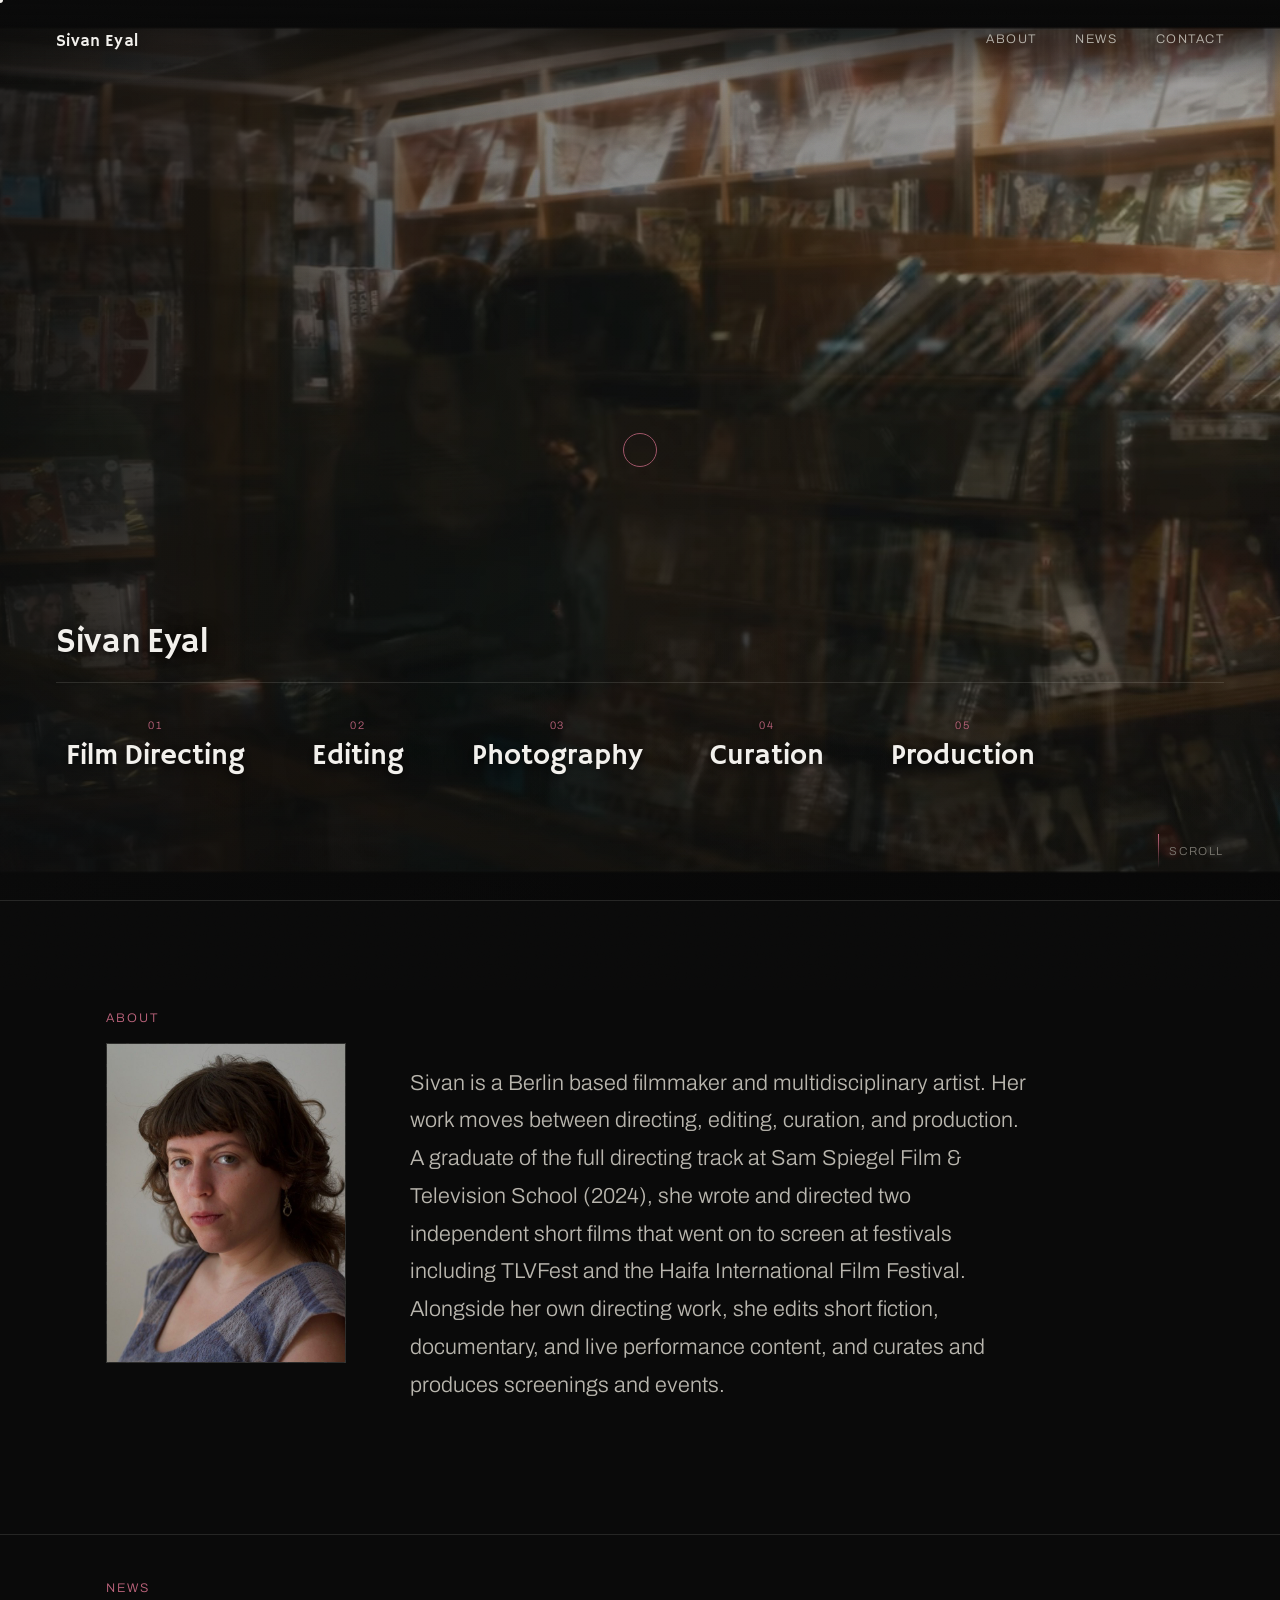
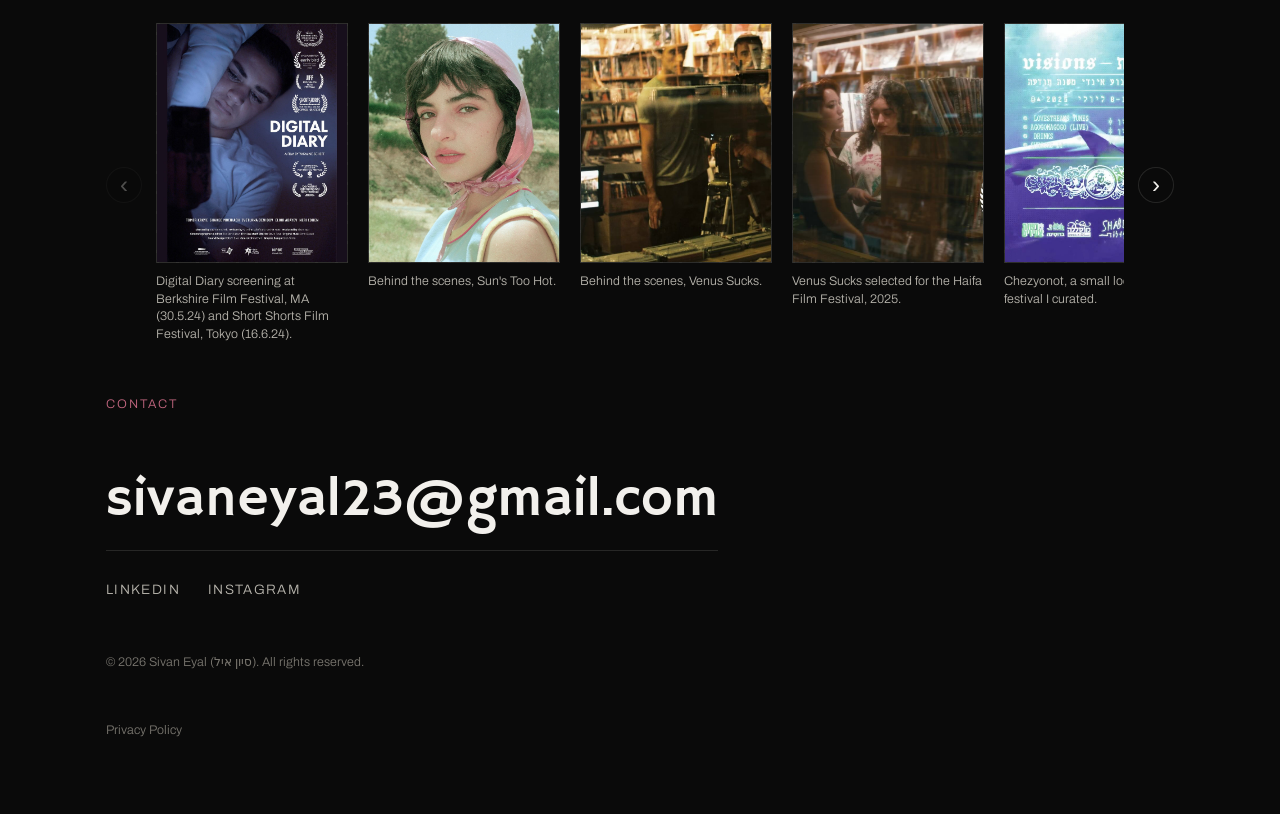
==== index.html @ fa27369d "Mobile hero: static poster instead of video, frosted nav panel Muted/playsinline video autoplay is s" ====
<!DOCTYPE html>
<html lang="en">
<head>
<meta charset="UTF-8">
<meta name="viewport" content="width=device-width, initial-scale=1.0">
<title>Sivan Eyal, Filmmaker &amp; Multidisciplinary Artist</title>
<meta name="description" content="Sivan Eyal is a Berlin and Jerusalem based filmmaker, editor, photographer, and multidisciplinary artist. This portfolio showcases her work across directing, editing, photography, curation, and performance.">

<!-- Open Graph / Twitter Card — controls the title, description, and
     preview image shown when this page is shared on social media or
     messaging apps. og-image.png is Sivan's own about/bio portrait
     (PHOTOS/BIO/BIO.jpeg), cropped to 1200x630 - a hero-trailer frame
     was used here before, showing an actress rather than Sivan
     herself. Swap it for a different photo any time by replacing that
     file at the same path. -->
<meta property="og:type" content="website">
<meta property="og:url" content="https://sivaneyal.netlify.app/">
<meta property="og:title" content="Sivan Eyal, Filmmaker &amp; Multidisciplinary Artist">
<meta property="og:description" content="Sivan Eyal is a Berlin and Jerusalem based filmmaker, editor, photographer, and multidisciplinary artist. This portfolio showcases her work across directing, editing, photography, curation, and performance.">
<meta property="og:image" content="https://sivaneyal.netlify.app/assets/images/og-image.png">
<meta property="og:image:width" content="1200">
<meta property="og:image:height" content="630">
<meta name="twitter:card" content="summary_large_image">
<meta name="twitter:title" content="Sivan Eyal, Filmmaker &amp; Multidisciplinary Artist">
<meta name="twitter:description" content="Sivan Eyal is a Berlin and Jerusalem based filmmaker, editor, photographer, and multidisciplinary artist. This portfolio showcases her work across directing, editing, photography, curation, and performance.">
<meta name="twitter:image" content="https://sivaneyal.netlify.app/assets/images/og-image.png">

<!-- Structured data (schema.org Person) — helps search engines tell
     Sivan apart from other people sharing her name (a filmmaker and a
     doctor also named Sivan Eyal in Hebrew) by tying this specific
     name to her actual roles, this site, and her known affiliations.

     sameAs lists her real profile URLs below. No Vimeo entry - she
     doesn't have a Vimeo profile to link to (the Vimeo *video* links
     used elsewhere on the site, e.g. Field Trip/Orange Juice, are
     unrelated embedded content, not a profile). Add more real
     profile URLs here as they're confirmed (e.g. IMDb) - never a
     placeholder/guessed link, search engines shouldn't see those. -->
<script type="application/ld+json">
{
  "@context": "https://schema.org",
  "@type": "Person",
  "name": "Sivan Eyal",
  "alternateName": "סיון איל",
  "jobTitle": ["Filmmaker", "Editor", "Photographer", "Curator"],
  "url": "https://sivaneyal.netlify.app/",
  "sameAs": [
    "https://www.instagram.com/sivaneyal/",
    "https://www.linkedin.com/in/sivan-eyal-0b756b272"
  ],
  "memberOf": {
    "@type": "Organization",
    "name": "Shablulim Films",
    "alternateName": ["מחנה השבלולים", "קולנוע שבלולים"],
    "url": "https://shablulimfilm.com/"
  },
  "description": "Sam Spiegel Film School graduate (2024), working across film, content, and event production. Recent experience includes sole content editing for Outline, a citywide illustration festival in Jerusalem, brand identity and social media management for the youth culture platform Focus, and production of 16+ community events and screenings for cultural institutions."
}
</script>

<!-- Favicon — a placeholder "SE" mark in the site's own typography and
     color palette (see favicon.svg for the source). Swap these three
     files for a real logo later; the <link> tags below don't need to
     change as long as the filenames stay the same. -->
<link rel="icon" type="image/svg+xml" href="favicon.svg">
<link rel="icon" type="image/x-icon" href="favicon.ico">
<link rel="apple-touch-icon" href="apple-touch-icon.png">

<link rel="preconnect" href="https://fonts.googleapis.com">
<link rel="preconnect" href="https://fonts.gstatic.com" crossorigin>
<link href="https://fonts.googleapis.com/css2?family=Hammersmith+One&family=Archivo:ital,wght@0,300;0,400;0,500;0,600;1,400&display=swap" rel="stylesheet">
<link rel="stylesheet" href="css/style.css">
<script defer src="https://cloud.umami.is/script.js" data-website-id="77ff389f-8006-4440-99b3-c2a5995c51c0"></script>
</head>
<body>

<!-- Custom cursor (desktop only, see CSS/JS for pointer:fine gating) -->
<div class="cursor-ring" id="cursorRing" aria-hidden="true"></div>
<div class="cursor-dot" id="cursorDot" aria-hidden="true"></div>

<!-- Grain / noise overlay -->
<div class="grain" aria-hidden="true"></div>

<!-- Ambient cursor-reactive glow -->
<div class="glow-field" id="glowField" aria-hidden="true"></div>

<!-- ========== NAV ========== -->
<header class="site-nav" id="siteNav">
  <a href="#top" class="nav-mark">Sivan&nbsp;Eyal</a>
  <button class="nav-toggle" id="navToggle" aria-expanded="false" aria-controls="navLinks" aria-label="Toggle navigation">
    <span></span><span></span><span></span>
  </button>
  <nav class="nav-links" id="navLinks">
    <a href="#about" class="nav-link">About</a>
    <a href="#news" class="nav-link">News</a>
    <a href="#contact" class="nav-link">Contact</a>
  </nav>
</header>

<main id="top">

  <!-- ========== HERO ========== -->
  <section class="hero" id="hero">
    <!-- Full-screen background video. Sivan's real footage, encoded at
         1280x720 (down from the original 1920x1080 export) for faster
         initial load - full original duration kept, audio stripped
         since the video is always muted here anyway. silent-trailer.webm
         (VP9) is listed first so browsers that support it fetch the
         smaller file automatically; silent-trailer.mp4 (H.264) is the
         universally-supported fallback. poster is a real still frame
         extracted from this same re-encoded footage (see
         assets/images/hero-poster.jpg) - shown until the video can
         play, and as the fallback if it ever fails to load.
         Mobile-only: hidden in favor of .hero-video-poster below - see
         that image's comment for why. -->
    <video
      class="hero-video"
      autoplay
      muted
      loop
      playsinline
      preload="auto"
      poster="assets/images/hero-poster.jpg"
      aria-hidden="true"
    >
      <source src="videos/silent-trailer.webm" type="video/webm">
      <source src="videos/silent-trailer.mp4" type="video/mp4">
    </video>
    <!-- Mobile-only static replacement for .hero-video (hidden there via
         CSS) - autoplay of a muted/playsinline video is still routinely
         blocked on mobile (e.g. iOS Low Power Mode), which left Safari's
         native "tap to play" button sitting frozen over the poster
         frame instead of it just quietly looping. A plain <img> can
         never show that control, so this sidesteps the problem instead
         of fighting mobile autoplay policy. -->
    <img class="hero-video-poster" src="assets/images/hero-poster.jpg" alt="" aria-hidden="true">
    <div class="hero-video-scrim" aria-hidden="true"></div>

    <!-- Name sits directly above the category nav as one bottom-anchored
         group (.hero-bottom) instead of being vertically centered on its
         own - see .hero-bottom in css/style.css. -->
    <div class="hero-bottom">
      <h1 class="hero-name reveal">Sivan&nbsp;Eyal</h1>

      <!-- Category nav as an organic scatter of minimal text labels over
           the video (desktop). On mobile this collapses to a centered row —
           see .hero-orbit responsive rules in css/style.css.
           Each item is a <button>, not a link — clicking opens the full-screen
           #categoryOverlay via JS (see openCategoryOverlay in js/main.js).
           There is no href/anchor involved, so it never scrolls the page. -->
      <nav class="hero-orbit" aria-label="Work categories">
      <ul class="orbit-list" id="orbitList">
        <li class="orbit-item orbit-item--1" data-target="directing">
          <button type="button" class="orbit-link">
            <span class="orbit-text" data-float>
              <span class="orbit-index">01</span>
              <span class="orbit-label">Film&nbsp;Directing</span>
            </span>
          </button>
        </li>
        <li class="orbit-item orbit-item--2" data-target="editing">
          <button type="button" class="orbit-link">
            <span class="orbit-text" data-float>
              <span class="orbit-index">02</span>
              <span class="orbit-label">Editing</span>
            </span>
          </button>
        </li>
        <li class="orbit-item orbit-item--3" data-target="photography">
          <button type="button" class="orbit-link">
            <span class="orbit-text" data-float>
              <span class="orbit-index">03</span>
              <span class="orbit-label">Photography</span>
            </span>
          </button>
        </li>
        <li class="orbit-item orbit-item--4" data-target="curation">
          <button type="button" class="orbit-link">
            <span class="orbit-text" data-float>
              <span class="orbit-index">04</span>
              <span class="orbit-label">Curation</span>
            </span>
          </button>
        </li>
        <!-- Performance Artist hidden from the hero nav for now (no real
             content ready yet) - still exists in CATEGORIES/js/main.js
             and is reachable directly, just not linked from here. -->
        <li class="orbit-item orbit-item--5" data-target="production">
          <button type="button" class="orbit-link">
            <span class="orbit-text" data-float>
              <span class="orbit-index">05</span>
              <span class="orbit-label">Production</span>
            </span>
          </button>
        </li>
      </ul>
      </nav>
    </div>

    <a href="#about" class="scroll-cue" aria-label="Scroll to about section">
      <span class="scroll-cue-line"></span>
      <span>Scroll</span>
    </a>
  </section>

  <!-- ========== ABOUT ========== -->
  <!-- Moved to just before Contact/Footer — reads better as a closing
       note than sitting up near the hero. -->
  <section class="about" id="about">
    <div class="section-frame">
      <p class="section-kicker reveal">About</p>
      <div class="about-grid">
        <div class="about-photo reveal">
          <img src="PHOTOS/BIO/BIO.jpeg" alt="Portrait of Sivan Eyal" loading="lazy">
        </div>
        <p class="about-bio reveal">
          Sivan is a Berlin based filmmaker and multidisciplinary artist. Her work moves
          between directing, editing, curation, and production. A graduate of the full
          directing track at Sam Spiegel Film &amp; Television School (2024), she wrote and
          directed two independent short films that went on to screen at festivals including
          TLVFest and the Haifa International Film Festival. Alongside her own directing
          work, she edits short fiction, documentary, and live performance content, and curates
          and produces screenings and events.
        </p>
      </div>
    </div>
  </section>

  <!-- ========== NEWS ========== -->
  <!-- A fixed, compact-height horizontal strip (not a grid/list) —
       browsed via the arrow buttons (and swipe/trackpad scroll
       underneath), so the section's height never grows no matter how
       many items get added later. Rendered dynamically from
       js/main.js (see the NEWS data array). -->
  <section class="news" id="news">
    <div class="section-frame">
      <p class="section-kicker reveal">News</p>
    </div>
    <div class="news-strip-wrap reveal">
      <button type="button" class="news-nav news-nav--prev" id="newsPrev" aria-label="Previous news items">
        <span aria-hidden="true">&#8249;</span>
      </button>
      <div class="news-strip" id="newsStrip"></div>
      <button type="button" class="news-nav news-nav--next" id="newsNext" aria-label="Next news items">
        <span aria-hidden="true">&#8250;</span>
      </button>
    </div>
  </section>

  <!-- ========== CONTACT / FOOTER ========== -->
  <footer class="contact" id="contact">
    <div class="section-frame contact-frame">
      <p class="section-kicker reveal">Contact</p>
      <a class="contact-email reveal" href="mailto:sivaneyal23@gmail.com">sivaneyal23@gmail.com</a>
      <div class="contact-links reveal">
        <a href="https://www.linkedin.com/in/sivan-eyal-0b756b272" target="_blank" rel="noopener noreferrer">LinkedIn</a>
        <a href="https://www.instagram.com/sivaneyal/" target="_blank" rel="noopener noreferrer">Instagram</a>
      </div>
      <p class="contact-foot">&copy; <span id="year"></span> Sivan Eyal <span lang="he" dir="rtl">(סיון איל)</span>. All rights reserved.</p>
      <p class="contact-legal"><a href="privacy.html">Privacy Policy</a></p>
    </div>
  </footer>

</main>

<!-- ========== CATEGORY OVERLAY ==========
     Full-screen, JS-driven show/hide panel (see openCategoryOverlay /
     closeCategoryOverlay in js/main.js). It is not a page section you
     scroll to — it's always in the DOM at position:fixed, hidden until
     the "is-open" class is toggled on. Content is populated on open. -->
<div class="category-overlay" id="categoryOverlay" aria-hidden="true">
  <button type="button" class="overlay-close" id="overlayClose" aria-label="Close and return to site">
    <span class="overlay-close-cross" aria-hidden="true"></span>
    <span class="overlay-close-label">Close</span>
  </button>

  <div class="overlay-scroll" id="overlayScroll">
    <header class="overlay-head">
      <span class="overlay-index" id="overlayIndex"></span>
      <h2 class="overlay-title" id="overlayTitle"></h2>
      <p class="overlay-desc" id="overlayDesc" hidden></p>
    </header>

    <nav class="overlay-subnav" id="overlaySubnav" aria-label="Jump to project"></nav>

    <div class="overlay-body" id="overlayBody"></div>
  </div>
</div>

<script src="js/main.js" defer></script>
</body>
</html>
---- css/style.css ----
/* ============================================================
   Sivan Eyal — Portfolio
   Palette: near-black ground, bone text, single dusty-rose accent.
   Headline: Hammersmith One (bold, rounded display sans). Ships as a
   single weight (400, no italic) on Google Fonts, so every rule below
   that uses --font-head explicitly sets font-weight: 400 — requesting
   anything heavier would trigger the browser's synthetic bold instead
   of using a real face.
   Body: Archivo (neutral grotesk with more character than a system sans).
   ============================================================ */

:root {
  --bg: #0a0a0a;
  --bg-raised: #111110;
  --bone: #f2f0ec;
  --bone-dim: #b9b6ae;
  --bone-faint: #7a7770;
  --accent: #c1667f;        /* muted dusty rose — the single accent */
  --accent-soft: rgba(193, 102, 127, 0.35);
  --line: rgba(242, 240, 236, 0.12);

  --font-head: "Hammersmith One", "Helvetica Neue", Arial, sans-serif;
  --font-body: "Archivo", -apple-system, BlinkMacSystemFont, "Segoe UI", sans-serif;

  --ease: cubic-bezier(0.22, 1, 0.36, 1);
  --nav-h: 84px;
}

* { box-sizing: border-box; }

html {
  scroll-behavior: smooth;
  background: var(--bg);
}

body {
  margin: 0;
  background: var(--bg);
  color: var(--bone);
  font-family: var(--font-body);
  font-weight: 300;
  line-height: 1.6;
  -webkit-font-smoothing: antialiased;
  overflow-x: hidden;
}

a {
  color: inherit;
  text-decoration: none;
}

ul, dl, dd { margin: 0; padding: 0; list-style: none; }

img { max-width: 100%; display: block; }

.is-hidden { display: none !important; }

/* The native `hidden` attribute has the same specificity as a class
   selector, so any element with its own `display` rule (grid/flex
   tab panels, etc.) would silently ignore `hidden` without this. */
[hidden] { display: none !important; }

::selection {
  background: var(--accent);
  color: var(--bone);
}

/* ---------- Fine-pointer only: hide native cursor ---------- */
@media (hover: hover) and (pointer: fine) {
  body { cursor: none; }
  a, button { cursor: none; }
}

/* ============================================================
   Custom cursor
   ============================================================ */
.cursor-dot,
.cursor-ring {
  position: fixed;
  top: 0;
  left: 0;
  pointer-events: none;
  z-index: 9999;
  border-radius: 50%;
  transform: translate(-50%, -50%);
  will-change: transform;
  display: none;
}

@media (hover: hover) and (pointer: fine) {
  .cursor-dot,
  .cursor-ring { display: block; }
}

.cursor-dot {
  width: 6px;
  height: 6px;
  background: var(--bone);
}

.cursor-ring {
  width: 34px;
  height: 34px;
  border: 1px solid var(--accent);
  opacity: 0.8;
  transition: width 0.3s var(--ease), height 0.3s var(--ease), opacity 0.3s var(--ease), border-color 0.3s var(--ease);
}

.cursor-ring.is-active {
  width: 64px;
  height: 64px;
  opacity: 1;
  border-color: var(--bone);
}

/* ============================================================
   Grain overlay
   ============================================================ */
.grain {
  position: fixed;
  inset: -10%;
  z-index: 9000;
  pointer-events: none;
  opacity: 0.05;
  mix-blend-mode: overlay;
  background-image: url("data:image/svg+xml;utf8,<svg xmlns='http://www.w3.org/2000/svg' width='160' height='160'><filter id='n'><feTurbulence type='fractalNoise' baseFrequency='0.9' numOctaves='2' stitchTiles='stitch'/></filter><rect width='100%25' height='100%25' filter='url(%23n)'/></svg>");
  animation: grain-shift 8s steps(8) infinite;
}

@keyframes grain-shift {
  0%   { transform: translate(0, 0); }
  20%  { transform: translate(-2%, 2%); }
  40%  { transform: translate(2%, -1%); }
  60%  { transform: translate(-1%, -2%); }
  80%  { transform: translate(1%, 2%); }
  100% { transform: translate(0, 0); }
}

/* ============================================================
   Ambient cursor-reactive glow (cheap radial gradient, GPU-only)
   ============================================================ */
.glow-field {
  position: fixed;
  inset: 0;
  z-index: 1;
  pointer-events: none;
  background: radial-gradient(
    480px circle at var(--glow-x, 50%) var(--glow-y, 30%),
    var(--accent-soft),
    transparent 70%
  );
  opacity: 0.5;
  transition: opacity 0.6s var(--ease);
}

/* ============================================================
   Nav
   ============================================================ */
.site-nav {
  position: fixed;
  top: 0;
  left: 0;
  right: 0;
  z-index: 500;
  display: flex;
  align-items: center;
  justify-content: space-between;
  padding: 0 clamp(20px, 5vw, 56px);
  height: var(--nav-h);
  background: linear-gradient(to bottom, rgba(10, 10, 10, 0.92), rgba(10, 10, 10, 0));
  transition: background 0.3s var(--ease);
}

/* The gradient above fades to fully transparent at the nav's own
   bottom edge — fine at rest, but as soon as the page scrolls, the
   hero name/bio (large type, positioned right below the nav) scrolls
   up behind it and shows straight through, colliding visually with
   the nav's own wordmark/links. Swap to a fully opaque background
   the moment any scrolling happens (see initNavScrollState in
   js/main.js) so nothing can ever show through underneath it. */
.site-nav.is-scrolled {
  background: var(--bg);
}

.nav-mark {
  font-family: var(--font-head);
  font-size: 1.05rem;
  letter-spacing: 0.02em;
  font-weight: 400;
}

.nav-links {
  display: flex;
  gap: clamp(20px, 3vw, 40px);
}

.nav-link {
  font-size: 0.78rem;
  text-transform: uppercase;
  letter-spacing: 0.12em;
  color: var(--bone-dim);
  position: relative;
  padding-bottom: 4px;
  transition: color 0.3s var(--ease);
}

.nav-link::after {
  content: "";
  position: absolute;
  left: 0;
  bottom: 0;
  width: 0;
  height: 1px;
  background: var(--accent);
  transition: width 0.35s var(--ease);
}

.nav-link:hover {
  color: var(--bone);
}

.nav-link:hover::after {
  width: 100%;
}

.nav-toggle {
  display: none;
  flex-direction: column;
  justify-content: center;
  gap: 5px;
  width: 32px;
  height: 32px;
  background: none;
  border: none;
  padding: 0;
  z-index: 501;
}

.nav-toggle span {
  display: block;
  height: 1px;
  background: var(--bone);
  transition: transform 0.3s var(--ease), opacity 0.3s var(--ease);
}

/* ============================================================
   Hero
   ============================================================ */
.hero {
  position: relative;
  min-height: 100svh;
  display: flex;
  flex-direction: column;
  justify-content: center;
  /* On desktop .hero-bottom is absolutely positioned and ignores this;
     on mobile it's the sole in-flow child, and this bottom padding is
     what keeps it from centering too low, past the scroll cue. */
  padding: calc(var(--nav-h) + 24px) clamp(20px, 5vw, 56px) 220px;
  z-index: 2;
  overflow: hidden;
}

/* Full-bleed background video, edge to edge regardless of hero padding */
.hero-video {
  position: absolute;
  inset: 0;
  width: 100%;
  height: 100%;
  object-fit: cover;
  z-index: 0;
  background: #0a0a0a;
}

/* Mobile-only static swap-in for .hero-video - see the HTML comment on
   this element for why. Hidden on desktop by default. */
.hero-video-poster {
  display: none;
  position: absolute;
  inset: 0;
  width: 100%;
  height: 100%;
  object-fit: cover;
  z-index: 0;
}

.hero-video-scrim {
  position: absolute;
  inset: 0;
  z-index: 1;
  background:
    linear-gradient(to right, rgba(10, 10, 10, 0.82) 0%, rgba(10, 10, 10, 0.5) 45%, rgba(10, 10, 10, 0.38) 100%),
    linear-gradient(to top, rgba(10, 10, 10, 0.55) 0%, rgba(10, 10, 10, 0) 30%);
}

/* Name + category nav as one bottom-anchored group, instead of the
   name being vertically centered on its own with the nav positioned
   separately - see the "Fix hero nav button sizing"/name-simplification
   request this came from. */
.hero-bottom {
  position: absolute;
  left: 0;
  right: 0;
  /* clearance below the row so it never crowds the scroll cue */
  bottom: clamp(96px, 13vh, 130px);
  z-index: 2;
  padding: 0 clamp(20px, 5vw, 56px);
}

.hero-name {
  font-family: var(--font-head);
  font-weight: 400;
  font-size: clamp(1.5rem, 2.8vw, 2.1rem);
  line-height: 1;
  letter-spacing: -0.01em;
  margin: 0 0 22px;
  text-shadow: 0 2px 10px rgba(0, 0, 0, 0.75), 0 6px 26px rgba(0, 0, 0, 0.5);
}

/* Category nav — a single organized row directly under the name,
   above the scroll cue, rather than scattered across the frame. */
.hero-orbit {
  padding: 24px 0 0;
  /* a quiet top rule + the padding above are the aesthetic gap that
     separates this from the name above it */
  border-top: 1px solid var(--line);
  pointer-events: none;
}

.orbit-list {
  display: flex;
  /* flex-start (not baseline) so every item's box starts at the same
     top edge — .orbit-index is always the first child at a fixed
     font-size, so this is what actually keeps all six numbers level
     regardless of how tall each label below them renders. */
  align-items: flex-start;
  justify-content: flex-start;
  flex-wrap: wrap;
  row-gap: 22px;
  /* a fixed column-gap (not space-between's leftover-space split)
     guarantees the gap between every pair of items is identical,
     regardless of how wide any given label is. Tightened slightly
     from the original clamp — Hammersmith One's letterforms run wider
     than the previous headline font at the same sizes, which pushed
     the row's total width just past a single line at common desktop
     widths (e.g. 1440px) with the old values. */
  column-gap: clamp(24px, 3.7vw, 68px);
  width: 100%;
}

.orbit-item {
  position: static;
  /* magnetic-pull offset the JS drives via --mx/--my on hover proximity */
  transform: translate(var(--mx, 0px), var(--my, 0px));
  pointer-events: auto;
  will-change: transform;
}

/* One balanced size for all five labels (Performance Artist hidden -
   see index.html) - sized up slightly from the six-item version so
   the row still reads as intentional rather than sparse, while still
   fitting in a single line at common desktop widths. */
.orbit-item {
  --label-size: clamp(1.4rem, 2.3vw, 2.1rem);
}

.orbit-link {
  display: flex;
  /* it's a <button> (triggers the overlay), not a link — reset button chrome */
  background: none;
  border: none;
  padding: 10px;
  font: inherit;
  color: inherit;
}

/* The slow vertical breathing drift lives here, on its own wrapper,
   so it never fights with the hover scale/color transitions set on
   .orbit-label below (both would be animating `transform` otherwise). */
.orbit-text {
  display: flex;
  flex-direction: column;
  align-items: center;
  gap: 6px;
  will-change: transform;
  animation: float-breathe 7s ease-in-out infinite;
  animation-delay: calc(var(--float-delay, 0) * 1s);
}

.orbit-item--1 .orbit-text { --float-delay: 0; }
.orbit-item--2 .orbit-text { --float-delay: 0.6; }
.orbit-item--3 .orbit-text { --float-delay: 1.2; }
.orbit-item--4 .orbit-text { --float-delay: 1.8; }
.orbit-item--5 .orbit-text { --float-delay: 2.4; }

@keyframes float-breathe {
  0%, 100% { transform: translateY(0); }
  50% { transform: translateY(-10px); }
}

.orbit-index {
  font-family: var(--font-body);
  font-size: 0.68rem;
  letter-spacing: 0.14em;
  color: var(--accent);
  text-shadow: 0 2px 6px rgba(0, 0, 0, 0.85);
  transition: color 0.35s var(--ease);
}

.orbit-label {
  font-family: var(--font-head);
  font-weight: 400;
  font-size: var(--label-size);
  line-height: 1.1;
  color: var(--bone);
  text-align: center;
  white-space: nowrap;
  /* legibility over unpredictable video brightness, without a background shape */
  text-shadow: 0 2px 10px rgba(0, 0, 0, 0.75), 0 6px 26px rgba(0, 0, 0, 0.5);
  transition: color 0.35s var(--ease), transform 0.35s var(--ease);
}

.orbit-link:hover .orbit-label,
.orbit-link:focus-visible .orbit-label {
  color: var(--accent);
  transform: scale(1.08);
}

.orbit-link:hover .orbit-index,
.orbit-link:focus-visible .orbit-index {
  color: var(--bone);
}

@media (prefers-reduced-motion: reduce) {
  .orbit-text { animation: none; }
}

/* Mobile: not enough width for one row of six — let it flow in normal
   document order below the name instead, centered and wrapping, at
   one uniform readable size. */
@media (max-width: 860px) {
  /* A muted/playsinline video can still fail to autoplay on mobile
     (Low Power Mode, etc.), leaving Safari's native play button
     frozen over the poster frame - swap in a plain static image
     instead, which can never show that control. */
  .hero-video {
    display: none;
  }

  .hero-video-poster {
    display: block;
  }

  /* The name/nav previously sat as plain text directly over the video
     with nothing grounding it - a frosted panel makes the whole group
     read as a deliberate UI overlay instead of disturbing the footage
     underneath, and gives each category its own clickable-looking pill
     rather than bare floating text. */
  .hero-bottom {
    position: static;
    margin-top: 56px;
    background: rgba(10, 10, 10, 0.55);
    backdrop-filter: blur(10px);
    -webkit-backdrop-filter: blur(10px);
    border: 1px solid var(--line);
    border-radius: 14px;
    padding: 28px clamp(20px, 6vw, 32px) 32px;
  }

  .hero-name {
    text-align: center;
  }

  .orbit-list {
    justify-content: center;
  }

  .orbit-item {
    transform: none;
    --label-size: 1.3rem !important;
  }

  .orbit-link {
    background: rgba(242, 240, 236, 0.06);
    border: 1px solid var(--line);
    border-radius: 10px;
    padding: 12px 16px;
    transition: border-color 0.3s var(--ease), background 0.3s var(--ease);
  }

  .orbit-link:active {
    border-color: var(--accent-soft);
    background: rgba(242, 240, 236, 0.1);
  }

  /* The breathing float animation reads as odd motion inside a fixed
     button shape - keep it desktop-only, where labels drift freely
     over open video instead of inside a bordered pill. */
  .orbit-text {
    animation: none;
  }
}

.scroll-cue {
  position: absolute;
  z-index: 2;
  right: clamp(20px, 5vw, 56px);
  bottom: 32px;
  display: flex;
  align-items: center;
  gap: 10px;
  font-size: 0.72rem;
  text-transform: uppercase;
  letter-spacing: 0.14em;
  color: var(--bone-faint);
}

.scroll-cue-line {
  width: 1px;
  height: 34px;
  background: linear-gradient(to bottom, var(--accent), transparent);
  animation: cue-pulse 2.4s ease-in-out infinite;
}

@keyframes cue-pulse {
  0%, 100% { opacity: 0.3; }
  50% { opacity: 1; }
}

/* ============================================================
   Shared section framing
   ============================================================ */
.section-frame {
  max-width: 1180px;
  margin: 0 auto;
  padding: 0 clamp(20px, 5vw, 56px);
}

.section-kicker {
  font-size: 0.78rem;
  text-transform: uppercase;
  letter-spacing: 0.16em;
  color: var(--accent);
  margin: 0 0 14px;
}

.section-title {
  font-family: var(--font-head);
  font-weight: 400;
  font-size: clamp(2rem, 4.5vw, 3.2rem);
  margin: 0 0 48px;
}

section {
  position: relative;
  z-index: 2;
  padding: clamp(80px, 12vh, 140px) 0;
  border-top: 1px solid var(--line);
}

.hero { border-top: none; }

/* ============================================================
   About
   ============================================================ */
.about-grid {
  display: grid;
  grid-template-columns: minmax(170px, 240px) 1fr;
  gap: clamp(32px, 5vw, 64px);
  align-items: start;
}

@media (max-width: 720px) {
  .about-grid {
    grid-template-columns: 1fr;
  }
}

.about-photo {
  aspect-ratio: 3 / 4;
  background:
    repeating-linear-gradient(
      135deg,
      rgba(242, 240, 236, 0.04),
      rgba(242, 240, 236, 0.04) 2px,
      transparent 2px,
      transparent 14px
    ),
    var(--bg-raised);
  border: 1px solid var(--line);
  overflow: hidden;
}

.about-photo img {
  width: 100%;
  height: 100%;
  object-fit: cover;
  display: block;
}

/* Fallback layout if the photo fails to load (see initAboutPhoto in
   js/main.js) - the same centered-placeholder-text look this box had
   before a real photo existed. */
.about-photo.is-empty {
  display: flex;
  align-items: center;
  justify-content: center;
  text-align: center;
  padding: 20px;
}

.about-photo span {
  font-size: 0.7rem;
  text-transform: uppercase;
  letter-spacing: 0.1em;
  color: var(--bone-faint);
}

/* Body copy set in the site's body font (matching work-item-desc,
   etc.) rather than the headline serif — the
   italic-Bodoni treatment this used to have read as a different,
   unrelated typeface next to the rest of the site. */
.about-bio {
  font-size: clamp(1.05rem, 1.8vw, 1.35rem);
  line-height: 1.75;
  color: var(--bone-dim);
  max-width: 620px;
}

/* ============================================================
   News — a fixed, compact-height horizontal strip. Items scroll
   natively (touch/trackpad both work) with the arrow buttons just
   nudging that same scroll position, and scroll-snap keeps items
   settling cleanly instead of stopping mid-thumbnail. Unlike the
   generic `section` rule, this section keeps a small, constant
   padding so the row of items is the only thing determining its
   height — that height never grows, no matter how many items exist.
   ============================================================ */
.news {
  padding: 44px 0;
}

.news .section-frame {
  margin-bottom: 20px;
}

.news-strip-wrap {
  max-width: 1180px;
  margin: 0 auto;
  padding: 0 clamp(20px, 5vw, 56px);
  display: flex;
  align-items: center;
  gap: 14px;
}

.news-strip {
  display: flex;
  /* Items keep their own natural height (thumb + however many lines
     the caption needs) instead of the flex default of stretching
     every item to match the tallest one - a short caption just ends
     sooner, it doesn't leave a stretched, empty gap under it. Since
     every item renders up front (not swapped in/out as the strip
     scrolls), the row's height - and so the section's - is still
     fully determined the moment the page loads, and never changes
     from there regardless of which items happen to be in view. */
  align-items: flex-start;
  gap: 20px;
  overflow-x: auto;
  scroll-snap-type: x proximity;
  scroll-behavior: smooth;
  padding: 4px 2px 8px;
  /* Navigation is via the arrow buttons (swipe/trackpad scroll still
     works underneath) - the native scrollbar would be redundant. */
  scrollbar-width: none;
}

.news-strip::-webkit-scrollbar {
  display: none;
}

.news-item {
  /* Button reset - this used to be a plain <a>, now a <button> that
     opens the image lightbox instead of navigating away directly. */
  appearance: none;
  background: none;
  border: 0;
  padding: 0;
  font: inherit;
  color: inherit;
  text-align: left;
  cursor: pointer;

  flex: 0 0 auto;
  scroll-snap-align: start;
  display: flex;
  flex-direction: column;
  gap: 10px;
  width: clamp(190px, 15vw, 240px);
}

/* 4:5 - a standard Instagram post's proportions, sized proportionally
   with the rest of the site (clamp on .news-item above) rather than a
   fixed pixel width. */
.news-item-thumb {
  aspect-ratio: 4 / 5;
  background:
    repeating-linear-gradient(
      135deg,
      rgba(242, 240, 236, 0.04),
      rgba(242, 240, 236, 0.04) 2px,
      transparent 2px,
      transparent 14px
    ),
    var(--bg-raised);
  border: 1px solid var(--line);
  overflow: hidden;
  transition: border-color 0.3s var(--ease);
}

.news-item:hover .news-item-thumb {
  border-color: var(--accent-soft);
}

.news-item-thumb img {
  width: 100%;
  height: 100%;
  object-fit: cover;
  object-position: top;
  display: block;
}

.news-item-thumb.is-empty {
  display: flex;
  align-items: center;
  justify-content: center;
  padding: 0 8px;
}

.news-item-thumb-placeholder {
  font-size: 0.62rem;
  text-transform: uppercase;
  letter-spacing: 0.06em;
  color: var(--bone-faint);
  text-align: center;
}

/* Wraps freely (2-3 lines for most captions here) instead of the old
   single-line ellipsis truncation - never cut off mid-sentence. No
   line-clamp/max-height: every item still renders up front (see
   align-items: flex-start on .news-strip), so a longer caption can't
   cause any layout shift - it just makes that one item's column
   taller within a row height that was already fixed at load time. */
.news-item-caption {
  font-size: 0.78rem;
  line-height: 1.4;
  color: var(--bone-dim);
  transition: color 0.3s var(--ease);
}

.news-item:hover .news-item-caption {
  color: var(--bone);
}

.news-nav {
  flex: 0 0 auto;
  width: 36px;
  height: 36px;
  border-radius: 50%;
  border: 1px solid var(--line);
  background: rgba(10, 10, 10, 0.6);
  color: var(--bone);
  display: flex;
  align-items: center;
  justify-content: center;
  font-size: 1.5rem;
  line-height: 1;
  transition: border-color 0.3s var(--ease), color 0.3s var(--ease), opacity 0.3s var(--ease);
}

.news-nav:hover {
  border-color: var(--accent);
  color: var(--accent);
}

.news-nav.is-disabled {
  opacity: 0.3;
  pointer-events: none;
}

/* ============================================================
   Image lightbox — a full-size, uncropped view of a real photo
   (Venus Sucks' gallery, the News strip), built lazily and reused
   from js/main.js (see ensureLightbox/openImageLightbox). Sits above
   the category overlay (z-index 900/910 below) since it can open on
   top of it, but stays below the custom cursor layer.
   ============================================================ */
.image-lightbox {
  position: fixed;
  inset: 0;
  z-index: 950;
  display: flex;
  flex-direction: column;
  align-items: center;
  justify-content: center;
  gap: 20px;
  padding: 60px 24px;
  background: rgba(10, 10, 10, 0.92);
  opacity: 0;
  visibility: hidden;
  transition: opacity 0.3s var(--ease), visibility 0.3s var(--ease);
}

.image-lightbox.is-open {
  opacity: 1;
  visibility: visible;
}

.image-lightbox-figure {
  display: flex;
  align-items: center;
  justify-content: center;
  min-height: 0;
  max-width: 100%;
}

.image-lightbox-img {
  display: block;
  max-width: 100%;
  max-height: calc(100vh - 160px);
  object-fit: contain;
}

.image-lightbox-close {
  position: absolute;
  top: 20px;
  right: 24px;
  width: 44px;
  height: 44px;
  border-radius: 50%;
  border: 1px solid var(--line);
  background: rgba(10, 10, 10, 0.6);
  color: var(--bone);
  font-size: 1.6rem;
  line-height: 1;
  display: flex;
  align-items: center;
  justify-content: center;
  transition: border-color 0.3s var(--ease), color 0.3s var(--ease);
}

.image-lightbox-close:hover,
.image-lightbox-close:focus-visible {
  border-color: var(--accent);
  color: var(--accent);
}

.image-lightbox-link {
  flex: 0 0 auto;
  font-size: 0.78rem;
  text-transform: uppercase;
  letter-spacing: 0.06em;
  color: var(--bone);
  border-bottom: 1px solid var(--accent);
  padding-bottom: 2px;
  transition: color 0.3s var(--ease), border-color 0.3s var(--ease);
}

.image-lightbox-link:hover {
  color: var(--accent);
  border-color: var(--bone);
}

/* ============================================================
   Full-screen category overlay
   A fixed, always-in-DOM panel toggled purely via the "is-open"
   class from JS (see openCategoryOverlay/closeCategoryOverlay in
   js/main.js) — never an anchor jump or in-page scroll. The main
   page's scroll position is untouched while it's open (body scroll
   is just frozen), so closing returns you exactly where you were.
   ============================================================ */
.category-overlay {
  position: fixed;
  inset: 0;
  z-index: 900;
  background: var(--bg);
  opacity: 0;
  visibility: hidden;
  pointer-events: none;
  transform: translateY(24px);
  transition: opacity 0.5s var(--ease), transform 0.5s var(--ease), visibility 0s linear 0.5s;
}

.category-overlay.is-open {
  opacity: 1;
  visibility: visible;
  pointer-events: auto;
  transform: translateY(0);
  transition: opacity 0.5s var(--ease), transform 0.5s var(--ease);
}

.overlay-close {
  position: fixed;
  top: clamp(20px, 4vw, 36px);
  right: clamp(20px, 5vw, 56px);
  z-index: 910;
  display: flex;
  align-items: center;
  gap: 12px;
  background: none;
  border: none;
  padding: 8px;
  color: var(--bone-dim);
  transition: color 0.3s var(--ease);
}

.overlay-close:hover,
.overlay-close:focus-visible {
  color: var(--bone);
}

.overlay-close-cross {
  position: relative;
  width: 20px;
  height: 20px;
  flex-shrink: 0;
}

.overlay-close-cross::before,
.overlay-close-cross::after {
  content: "";
  position: absolute;
  top: 50%;
  left: 50%;
  width: 20px;
  height: 1px;
  background: currentColor;
}

.overlay-close-cross::before { transform: translate(-50%, -50%) rotate(45deg); }
.overlay-close-cross::after { transform: translate(-50%, -50%) rotate(-45deg); }

.overlay-close-label {
  font-size: 0.72rem;
  text-transform: uppercase;
  letter-spacing: 0.12em;
}

.overlay-scroll {
  height: 100%;
  overflow-y: auto;
  -webkit-overflow-scrolling: touch;
  padding: clamp(90px, 12vh, 140px) 0 100px;
}

.overlay-head {
  max-width: 1180px;
  margin: 0 auto;
  padding: 0 clamp(20px, 5vw, 56px);
}

.overlay-index {
  display: block;
  font-size: 0.8rem;
  color: var(--accent);
  letter-spacing: 0.1em;
  margin-bottom: 14px;
}

.overlay-title {
  font-family: var(--font-head);
  font-weight: 400;
  font-size: clamp(2.2rem, 6vw, 4.4rem);
  margin: 0 0 20px;
}

.overlay-desc {
  max-width: 640px;
  color: var(--bone-dim);
  font-size: 1rem;
  line-height: 1.7;
  margin: 0;
}

.overlay-subnav {
  max-width: 1180px;
  margin: 40px auto 0;
  padding: 18px clamp(20px, 5vw, 56px);
  display: flex;
  flex-wrap: wrap;
  gap: 10px 12px;
  border-top: 1px solid var(--line);
  border-bottom: 1px solid var(--line);
  position: sticky;
  top: 0;
  background: var(--bg);
  z-index: 2;
  /* Fully opaque background alone still read as a floating strip once
     it pinned to the top - this shadow gives it real depth against
     whatever's scrolling underneath, so it reads as a deliberate
     fixed header bar rather than a disconnected panel. */
  box-shadow: 0 16px 24px -12px rgba(0, 0, 0, 0.65);
}

.overlay-subnav:empty {
  display: none;
}

.overlay-subnav-pill {
  font-size: 0.76rem;
  text-transform: uppercase;
  letter-spacing: 0.05em;
  color: var(--bone-dim);
  background: none;
  border: 1px solid var(--line);
  border-radius: 999px;
  padding: 8px 16px;
  transition: color 0.3s var(--ease), border-color 0.3s var(--ease), background 0.3s var(--ease);
}

.overlay-subnav-pill:hover,
.overlay-subnav-pill:focus-visible {
  color: var(--bone);
  border-color: var(--bone-dim);
}

.overlay-subnav-pill.is-active {
  color: var(--bg);
  background: var(--accent);
  border-color: var(--accent);
}

.overlay-body {
  max-width: 1180px;
  margin: 0 auto;
  padding: 48px clamp(20px, 5vw, 56px) 0;
}

@media (max-width: 560px) {
  .overlay-close-label { display: none; }
}

.work-grid {
  display: grid;
  grid-template-columns: repeat(auto-fill, minmax(260px, 1fr));
  gap: clamp(24px, 3vw, 36px);
}

.work-group + .work-group {
  margin-top: clamp(48px, 6vw, 64px);
}

.work-group-title {
  font-size: 0.72rem;
  text-transform: uppercase;
  letter-spacing: 0.14em;
  color: var(--bone-faint);
  margin: 0 0 24px;
  padding-bottom: 12px;
  border-bottom: 1px solid var(--line);
}

.work-item { display: flex; flex-direction: column; }

.work-item-details {
  max-height: 0;
  overflow: hidden;
  transition: max-height 0.5s var(--ease);
}

.work-item-details-toggle {
  align-self: flex-start;
  margin-top: 14px;
  font-size: 0.75rem;
  text-transform: uppercase;
  letter-spacing: 0.08em;
  color: var(--accent);
  background: none;
  border: none;
  border-bottom: 1px solid transparent;
  padding: 0 0 2px;
  transition: border-color 0.3s var(--ease);
}

.work-item-details-toggle:hover,
.work-item-details-toggle.is-open {
  border-color: var(--accent);
}

.work-item-subhead {
  font-size: 0.7rem;
  text-transform: uppercase;
  letter-spacing: 0.1em;
  color: var(--accent);
  margin: 14px 0 6px;
}

.work-item-screenings {
  margin: 0;
  padding: 0;
  list-style: none;
}

.work-item-screenings li {
  font-size: 0.82rem;
  color: var(--bone-dim);
  line-height: 1.6;
  position: relative;
  padding-left: 14px;
}

.work-item-screenings li::before {
  content: "•";
  position: absolute;
  left: 0;
  color: var(--accent);
}

.work-item-specs {
  display: grid;
  grid-template-columns: auto 1fr;
  gap: 5px 14px;
  margin: 16px 0 0;
}

.work-item-specs dt {
  font-size: 0.7rem;
  text-transform: uppercase;
  letter-spacing: 0.06em;
  color: var(--bone-faint);
}

.work-item-specs dd {
  font-size: 0.82rem;
  color: var(--bone-dim);
  margin: 0;
}

.work-item-links {
  display: flex;
  flex-wrap: wrap;
  gap: 10px 22px;
  margin-top: 16px;
}

.work-item-link {
  font-size: 0.78rem;
  text-transform: uppercase;
  letter-spacing: 0.05em;
  color: var(--bone);
  border-bottom: 1px solid var(--accent);
  padding-bottom: 2px;
  transition: color 0.3s var(--ease), border-color 0.3s var(--ease);
}

.work-item-link:hover {
  color: var(--accent);
  border-color: var(--bone);
}

/* ============================================================
   Inline video embeds — Vimeo / YouTube / Google Drive links play
   in place instead of navigating away. A click-to-play poster
   (media-embed-facade) is shown first so nothing autoloads/autoplays
   until the visitor asks for it, and swaps for the real <iframe>.
   ============================================================ */
.work-item-media {
  display: flex;
  flex-direction: column;
  gap: 20px;
  margin-bottom: 16px;
}

.work-item-media-block {
  display: flex;
  flex-direction: column;
  gap: 10px;
}

.work-item-media-label {
  font-size: 0.72rem;
  text-transform: uppercase;
  letter-spacing: 0.08em;
  color: var(--bone-faint);
}

.media-embed {
  position: relative;
  aspect-ratio: 16 / 9;
  background: var(--bg-raised);
  border: 1px solid var(--line);
  overflow: hidden;
}

.media-embed-facade {
  position: relative;
  width: 100%;
  height: 100%;
  display: block;
  cursor: pointer;
}

.media-embed-thumb {
  width: 100%;
  height: 100%;
  object-fit: cover;
  display: block;
}

.media-embed-thumb-placeholder {
  position: absolute;
  inset: 0;
  display: flex;
  align-items: flex-end;
  justify-content: center;
  text-align: center;
  padding: 0 20px 18px;
  background:
    repeating-linear-gradient(
      135deg,
      rgba(242, 240, 236, 0.04),
      rgba(242, 240, 236, 0.04) 2px,
      transparent 2px,
      transparent 14px
    ),
    var(--bg-raised);
  font-size: 0.7rem;
  text-transform: uppercase;
  letter-spacing: 0.1em;
  color: var(--bone-faint);
}

.media-embed-play {
  position: absolute;
  top: 50%;
  left: 50%;
  transform: translate(-50%, -50%);
  width: 56px;
  height: 56px;
  border-radius: 50%;
  border: 1px solid var(--line);
  background: rgba(10, 10, 10, 0.6);
  transition: border-color 0.3s var(--ease), background 0.3s var(--ease), transform 0.3s var(--ease);
}

.media-embed-play::before {
  content: "";
  position: absolute;
  top: 50%;
  left: 56%;
  transform: translate(-50%, -50%);
  border-style: solid;
  border-width: 9px 0 9px 15px;
  border-color: transparent transparent transparent var(--bone);
}

.media-embed-facade:hover .media-embed-play,
.media-embed-facade:focus-visible .media-embed-play {
  border-color: var(--accent);
  background: rgba(10, 10, 10, 0.8);
  transform: translate(-50%, -50%) scale(1.08);
}

.media-embed-iframe {
  width: 100%;
  height: 100%;
  border: 0;
  display: block;
}

/* A plain external-link card with a real preview image (e.g. a
   screenshot of a curated website) instead of a click-to-play video
   facade - the whole card just links straight out to the site. */
.link-preview {
  display: flex;
  flex-direction: column;
  gap: 10px;
}

.link-preview-thumb {
  position: relative;
  aspect-ratio: 16 / 9;
  background: var(--bg-raised);
  border: 1px solid var(--line);
  overflow: hidden;
  transition: border-color 0.3s var(--ease);
}

.link-preview:hover .link-preview-thumb {
  border-color: var(--accent-soft);
}

.link-preview-thumb img {
  width: 100%;
  height: 100%;
  object-fit: cover;
  object-position: top;
  display: block;
}

.link-preview-thumb.is-empty {
  display: flex;
  align-items: center;
  justify-content: center;
}

.link-preview-thumb-placeholder {
  font-size: 0.7rem;
  text-transform: uppercase;
  letter-spacing: 0.1em;
  color: var(--bone-faint);
  text-align: center;
  padding: 0 20px;
}

.link-preview-label {
  align-self: flex-start;
  font-size: 0.78rem;
  text-transform: uppercase;
  letter-spacing: 0.05em;
  color: var(--bone);
  border-bottom: 1px solid var(--accent);
  padding-bottom: 2px;
  transition: color 0.3s var(--ease), border-color 0.3s var(--ease);
}

.link-preview:hover .link-preview-label {
  color: var(--accent);
  border-color: var(--bone);
}

/* A password-protected embed still shows the video (Vimeo/YouTube's
   own password gate appears inside the iframe once played) — this
   button replaces displaying the password itself, routing the
   request through Sivan instead. */
.request-password-btn {
  display: inline-block;
  align-self: flex-start;
  font-size: 0.76rem;
  text-transform: uppercase;
  letter-spacing: 0.06em;
  color: var(--bone);
  border: 1px solid var(--accent);
  padding: 9px 18px;
  transition: color 0.3s var(--ease), background 0.3s var(--ease), border-color 0.3s var(--ease);
}

.request-password-btn:hover,
.request-password-btn:focus-visible {
  color: var(--bg);
  background: var(--accent);
}

.work-thumb {
  aspect-ratio: 4 / 3;
  background:
    repeating-linear-gradient(
      135deg,
      rgba(242, 240, 236, 0.04),
      rgba(242, 240, 236, 0.04) 2px,
      transparent 2px,
      transparent 14px
    ),
    var(--bg-raised);
  border: 1px solid var(--line);
  display: flex;
  align-items: center;
  justify-content: center;
  margin-bottom: 16px;
  position: relative;
  overflow: hidden;
  transition: border-color 0.4s var(--ease);
}

.work-item:hover .work-thumb {
  border-color: var(--accent-soft);
}

.work-thumb-label {
  font-size: 0.7rem;
  text-transform: uppercase;
  letter-spacing: 0.1em;
  color: var(--bone-faint);
  text-align: center;
  padding: 0 16px;
}

/* A real production still for password/screener-gated tiles (Field
   Trip, Orange Juice, Today I Am, Biofeedback) - shown plain, no lock
   icon or label over it. .work-thumb already has position:relative/
   overflow:hidden from the base rule above. */
.work-thumb-poster {
  position: absolute;
  inset: 0;
  width: 100%;
  height: 100%;
  object-fit: cover;
}

.work-item-meta {
  display: flex;
  justify-content: space-between;
  align-items: baseline;
  gap: 12px;
  margin-bottom: 6px;
}

.work-item-title {
  font-family: var(--font-head);
  font-weight: 400;
  font-size: 1.15rem;
  margin: 0;
}

.work-item-year {
  font-size: 0.78rem;
  color: var(--accent);
  white-space: nowrap;
}

.work-item-desc {
  font-size: 0.9rem;
  color: var(--bone-dim);
  margin: 0;
  line-height: 1.55;
}

/* ============================================================
   Project panel — the full detail view for a single tab-isolated
   project (Directing, Curation, Performance Artist, Production):
   a small image gallery beside a stack of labeled sections
   (Synopsis / Technical Details / Awards & Screening History).
   ============================================================ */
.project-panel {
  display: grid;
  grid-template-columns: minmax(240px, 380px) 1fr;
  gap: clamp(32px, 5vw, 64px);
  align-items: start;
}

@media (max-width: 760px) {
  .project-panel {
    grid-template-columns: 1fr;
  }
}

.project-gallery-main {
  aspect-ratio: 4 / 3;
  background:
    repeating-linear-gradient(
      135deg,
      rgba(242, 240, 236, 0.04),
      rgba(242, 240, 236, 0.04) 2px,
      transparent 2px,
      transparent 14px
    ),
    var(--bg-raised);
  border: 1px solid var(--line);
  overflow: hidden;
  display: flex;
  align-items: center;
  justify-content: center;
  text-align: center;
  padding: 20px;
}

/* A real photo (see .project-gallery-main-img) fills the frame edge
   to edge - the placeholder's centering padding only applies to the
   placeholder's own text label. */
.project-gallery-main.has-photo {
  padding: 0;
}

.project-gallery-main span {
  font-size: 0.7rem;
  text-transform: uppercase;
  letter-spacing: 0.1em;
  color: var(--bone-faint);
}

.project-gallery-main-btn {
  appearance: none;
  background: none;
  border: 0;
  padding: 0;
  display: block;
  width: 100%;
  height: 100%;
  cursor: zoom-in;
}

.project-gallery-main-img {
  width: 100%;
  height: 100%;
  object-fit: cover;
  display: block;
}

.project-gallery-thumbs {
  display: flex;
  flex-wrap: wrap;
  gap: 10px;
  margin-top: 12px;
}

.project-gallery-thumb {
  width: 48px;
  height: 48px;
  flex-shrink: 0;
  overflow: hidden;
  background:
    repeating-linear-gradient(
      135deg,
      rgba(242, 240, 236, 0.04),
      rgba(242, 240, 236, 0.04) 2px,
      transparent 2px,
      transparent 14px
    ),
    var(--bg-raised);
  border: 1px solid var(--line);
  transition: border-color 0.3s var(--ease);
}

.project-gallery-thumb img {
  width: 100%;
  height: 100%;
  object-fit: cover;
  display: block;
}

.project-gallery-thumb:hover,
.project-gallery-thumb.is-active {
  border-color: var(--accent);
}

.project-gallery-thumb.is-video {
  position: relative;
}

.project-gallery-thumb-play {
  position: absolute;
  top: 50%;
  left: 55%;
  transform: translate(-50%, -50%);
  border-style: solid;
  border-width: 6px 0 6px 10px;
  border-color: transparent transparent transparent var(--bone-faint);
}

.project-gallery-thumb.is-video:hover .project-gallery-thumb-play,
.project-gallery-thumb.is-video.is-active .project-gallery-thumb-play {
  border-left-color: var(--accent);
}

.project-header {
  display: flex;
  align-items: baseline;
  gap: 20px;
  flex-wrap: wrap;
  margin-bottom: 24px;
}

.project-title {
  font-family: var(--font-head);
  font-weight: 400;
  font-size: clamp(1.6rem, 3vw, 2.2rem);
  margin: 0;
}

.project-year {
  font-size: 0.85rem;
  color: var(--accent);
}

.project-year.is-placeholder {
  color: var(--bone-faint);
  font-style: italic;
}

.project-section {
  margin-top: 26px;
}

.project-section:first-of-type {
  margin-top: 0;
}

.project-section-label {
  font-size: 0.72rem;
  text-transform: uppercase;
  letter-spacing: 0.12em;
  color: var(--accent);
  margin: 0 0 10px;
}

.project-section-body {
  font-size: 0.95rem;
  color: var(--bone-dim);
  line-height: 1.65;
  margin: 0;
}

.project-section-body.is-placeholder {
  color: var(--bone-faint);
  font-style: italic;
}

.project-info .work-item-specs,
.project-info .work-item-screenings {
  margin-top: 0;
}

.project-info .work-item-links {
  margin-top: 30px;
}

/* ============================================================
   Photography — dedicated swipe/zoom gallery viewer, used only
   inside the overlay when a category's `type` is "gallery".
   ============================================================ */
.overlay-body--gallery {
  max-width: 1100px;
}

.gallery-viewer {
  display: flex;
  flex-direction: column;
  align-items: center;
}

/* Series-as-a-gallery: a grid of thumbnails represents the whole
   series at a glance. Clicking any of them opens .gallery-browse
   (the one-by-one stage) at that photo. */
.gallery-grid {
  display: grid;
  grid-template-columns: repeat(auto-fill, minmax(150px, 1fr));
  gap: 16px;
  width: 100%;
}

.gallery-grid-thumb {
  aspect-ratio: 1;
  background:
    repeating-linear-gradient(
      135deg,
      rgba(242, 240, 236, 0.04),
      rgba(242, 240, 236, 0.04) 2px,
      transparent 2px,
      transparent 14px
    ),
    var(--bg-raised);
  border: 1px solid var(--line);
  display: flex;
  align-items: center;
  justify-content: center;
  color: var(--bone-faint);
  font-size: 0.9rem;
  transition: border-color 0.3s var(--ease), transform 0.3s var(--ease);
}

.gallery-grid-thumb:hover,
.gallery-grid-thumb:focus-visible {
  border-color: var(--accent);
  color: var(--bone);
  transform: translateY(-3px);
}

.gallery-browse {
  width: 100%;
  display: flex;
  flex-direction: column;
  align-items: center;
}

.gallery-back {
  align-self: flex-start;
  display: flex;
  align-items: center;
  gap: 6px;
  margin-bottom: 24px;
  background: none;
  border: none;
  font-size: 0.78rem;
  text-transform: uppercase;
  letter-spacing: 0.08em;
  color: var(--bone-dim);
  transition: color 0.3s var(--ease);
}

.gallery-back:hover,
.gallery-back:focus-visible {
  color: var(--accent);
}

.gallery-back span {
  font-size: 1.1rem;
}

.gallery-stage {
  position: relative;
  width: 100%;
  max-width: 920px;
  aspect-ratio: 3 / 2;
  margin: 0 auto;
  touch-action: pan-y;
  transition: max-width 0.5s var(--ease), aspect-ratio 0.5s var(--ease);
}

@media (max-width: 640px) {
  .gallery-stage {
    aspect-ratio: 3 / 4;
  }
}

.gallery-photo {
  width: 100%;
  height: 100%;
  cursor: zoom-in;
}

.gallery-photo.is-zoomed {
  cursor: zoom-out;
}

.gallery-photo-placeholder {
  width: 100%;
  height: 100%;
  background:
    repeating-linear-gradient(
      135deg,
      rgba(242, 240, 236, 0.04),
      rgba(242, 240, 236, 0.04) 2px,
      transparent 2px,
      transparent 14px
    ),
    var(--bg-raised);
  border: 1px solid var(--line);
  display: flex;
  align-items: center;
  justify-content: center;
  text-align: center;
  padding: 24px;
  transition: transform 0.5s var(--ease), border-color 0.4s var(--ease);
}

.gallery-photo.is-zoomed .gallery-photo-placeholder {
  transform: scale(1.3);
  border-color: var(--accent-soft);
}

.gallery-photo-placeholder span {
  font-size: 0.72rem;
  text-transform: uppercase;
  letter-spacing: 0.1em;
  color: var(--bone-faint);
}

.gallery-nav {
  position: absolute;
  top: 50%;
  transform: translateY(-50%);
  width: 44px;
  height: 44px;
  border-radius: 50%;
  border: 1px solid var(--line);
  background: rgba(10, 10, 10, 0.6);
  color: var(--bone);
  font-size: 1.5rem;
  line-height: 1;
  display: flex;
  align-items: center;
  justify-content: center;
  transition: border-color 0.3s var(--ease), color 0.3s var(--ease);
}

.gallery-nav:hover,
.gallery-nav:focus-visible {
  border-color: var(--accent);
  color: var(--accent);
}

.gallery-nav--prev { left: -10px; }
.gallery-nav--next { right: -10px; }

.gallery-dots {
  display: flex;
  gap: 8px;
  margin-top: 20px;
}

.gallery-dot {
  width: 6px;
  height: 6px;
  border-radius: 50%;
  background: var(--line);
  transition: background 0.3s var(--ease), transform 0.3s var(--ease);
}

.gallery-dot.is-active {
  background: var(--accent);
  transform: scale(1.4);
}

.gallery-caption {
  max-width: 560px;
  margin: 32px auto 0;
  text-align: center;
}

.gallery-caption-title {
  font-family: var(--font-head);
  font-weight: 400;
  font-size: clamp(1.4rem, 3vw, 2rem);
  margin: 0 0 12px;
}

.gallery-caption-meta {
  display: flex;
  justify-content: center;
  flex-wrap: wrap;
  gap: 8px 20px;
  margin-bottom: 12px;
}

.gallery-caption-field {
  font-size: 0.78rem;
  text-transform: uppercase;
  letter-spacing: 0.08em;
  color: var(--accent);
}

.gallery-caption-field.is-placeholder {
  color: var(--bone-faint);
  font-style: italic;
  letter-spacing: 0.02em;
  text-transform: none;
}

.gallery-caption-note {
  font-size: 0.95rem;
  color: var(--bone-dim);
  line-height: 1.6;
  margin: 0;
}

.gallery-caption-note.is-placeholder {
  color: var(--bone-faint);
  font-style: italic;
}

@media (max-width: 640px) {
  .gallery-nav--prev { left: 6px; }
  .gallery-nav--next { right: 6px; }
}

/* ============================================================
   Social "reels" playlist viewer — a compact grid of small clickable
   thumbnails (Selected Social Media Content) that opens a one-at-a-
   time playlist stage. Reuses .gallery-back / .gallery-nav /
   .gallery-caption from the Photography viewer above for a
   consistent look, rather than duplicating that styling.
   ============================================================ */
.reel-panel {
  width: 100%;
}

.reel-grid {
  display: grid;
  grid-template-columns: repeat(auto-fill, minmax(110px, 1fr));
  gap: 10px;
}

.reel-tile {
  position: relative;
  aspect-ratio: 9 / 16;
  background:
    repeating-linear-gradient(
      135deg,
      rgba(242, 240, 236, 0.04),
      rgba(242, 240, 236, 0.04) 2px,
      transparent 2px,
      transparent 14px
    ),
    var(--bg-raised);
  border: 1px solid var(--line);
  overflow: hidden;
  transition: border-color 0.3s var(--ease), transform 0.3s var(--ease);
}

.reel-tile:hover,
.reel-tile:focus-visible {
  border-color: var(--accent);
  transform: translateY(-3px);
}

.reel-tile-thumb {
  width: 100%;
  height: 100%;
  object-fit: cover;
  /* A screenshot thumbnail (see buildScreenshotThumbnailUrl) is a
     full page capture, much taller than this 9:16 tile - anchoring to
     the top keeps the actual post content in frame instead of
     whatever happens to fall at the vertical center of the page. */
  object-position: top;
  display: block;
}

.reel-tile-thumb-placeholder {
  position: absolute;
  inset: 0;
  display: flex;
  align-items: center;
  justify-content: center;
  text-align: center;
  padding: 0 10px;
  font-size: 0.62rem;
  text-transform: uppercase;
  letter-spacing: 0.06em;
  color: var(--bone-faint);
  line-height: 1.4;
}

.reel-tile-play {
  position: absolute;
  bottom: 8px;
  right: 8px;
  width: 22px;
  height: 22px;
  border-radius: 50%;
  background: rgba(10, 10, 10, 0.65);
  border: 1px solid var(--line);
}

.reel-tile-play::before {
  content: "";
  position: absolute;
  top: 50%;
  left: 58%;
  transform: translate(-50%, -50%);
  border-style: solid;
  border-width: 4px 0 4px 7px;
  border-color: transparent transparent transparent var(--bone);
}

.reel-browse {
  width: 100%;
  display: flex;
  flex-direction: column;
  align-items: center;
}

.reel-stage {
  position: relative;
  width: 100%;
  max-width: 420px;
  aspect-ratio: 9 / 16;
  margin: 0 auto;
  touch-action: pan-y;
}

/* Instagram's official embed widget sizes its own iframe internally
   (Instagram, not this stylesheet, decides its height) rather than
   filling a container the way the custom media-embed iframe does, so
   forcing the usual fixed 9:16 box here would just clip or leave a
   large gap. Used instead of aspect-ratio on .reel-stage whenever the
   current reel is Instagram-sourced. */
.reel-stage--auto {
  aspect-ratio: auto;
  min-height: 200px;
}

.reel-stage-media {
  width: 100%;
  height: 100%;
}

.reel-stage--auto .reel-stage-media {
  height: auto;
}

.reel-stage-media .media-embed {
  width: 100%;
  height: 100%;
  aspect-ratio: auto;
}

.instagram-embed-wrap {
  width: 100%;
  min-height: 200px;
  display: flex;
  align-items: center;
  justify-content: center;
}

/* Shown only until (or unless) Instagram's script replaces the
   blockquote with the real embed — see buildInstagramEmbed. */
.instagram-embed-fallback {
  font-size: 0.78rem;
  text-transform: uppercase;
  letter-spacing: 0.05em;
  color: var(--bone);
  border-bottom: 1px solid var(--accent);
  padding-bottom: 2px;
  transition: color 0.3s var(--ease), border-color 0.3s var(--ease);
}

.instagram-embed-fallback:hover,
.instagram-embed-fallback:focus-visible {
  color: var(--accent);
  border-color: var(--bone);
}

.reel-caption {
  margin-top: 24px;
}

/* ============================================================
   Contact / Footer
   ============================================================ */
.contact { padding-bottom: 60px; }

.contact-frame {
  display: flex;
  flex-direction: column;
  align-items: flex-start;
  gap: 28px;
}

.contact-email {
  font-family: var(--font-head);
  /* Explicit weight matters here (see the --font-head note at the top
     of this file): Hammersmith One only ships weight 400, so this
     must match every other var(--font-head) rule exactly rather than
     inheriting body's 300. */
  font-weight: 400;
  font-size: clamp(1.8rem, 5vw, 3.4rem);
  border-bottom: 1px solid var(--line);
  padding-bottom: 6px;
  transition: color 0.35s var(--ease), border-color 0.35s var(--ease);
}

.contact-email:hover {
  color: var(--accent);
  border-color: var(--accent);
}

.contact-links {
  display: flex;
  gap: 28px;
}

.contact-links a {
  font-size: 0.85rem;
  text-transform: uppercase;
  letter-spacing: 0.1em;
  color: var(--bone-dim);
  transition: color 0.3s var(--ease);
}

.contact-links a:hover { color: var(--accent); }

.contact-foot {
  margin-top: 24px;
  font-size: 0.78rem;
  color: var(--bone-faint);
}

/* ============================================================
   Scroll reveal
   ============================================================ */
.reveal {
  opacity: 0;
  transform: translateY(18px);
  transition: opacity 0.8s var(--ease), transform 0.8s var(--ease);
}

.reveal.is-visible {
  opacity: 1;
  transform: translateY(0);
}

@media (prefers-reduced-motion: reduce) {
  html { scroll-behavior: auto; }
  .reveal { opacity: 1; transform: none; transition: none; }
}

/* ============================================================
   Responsive nav (mobile)
   ============================================================ */
@media (max-width: 720px) {
  .nav-toggle { display: flex; }

  .nav-links {
    position: fixed;
    inset: 0;
    z-index: 400;
    background: var(--bg);
    flex-direction: column;
    align-items: flex-start;
    justify-content: center;
    gap: 28px;
    padding: 0 32px;
    transform: translateX(100%);
    transition: transform 0.45s var(--ease);
  }

  .nav-links.is-open { transform: translateX(0); }

  .nav-links .nav-link { font-size: 1.4rem; }

  .site-nav.is-open .nav-toggle span:nth-child(1) { transform: translateY(6px) rotate(45deg); }
  .site-nav.is-open .nav-toggle span:nth-child(2) { opacity: 0; }
  .site-nav.is-open .nav-toggle span:nth-child(3) { transform: translateY(-6px) rotate(-45deg); }
}

/* ============================================================
   404 page (404.html) — a plain static page, no js/main.js. The
   nav stays in its "at rest" gradient state since there's no scroll
   tracking here, which is fine over the near-black background.
   ============================================================ */
.notfound {
  min-height: 100svh;
  display: flex;
  flex-direction: column;
  align-items: center;
  justify-content: center;
  text-align: center;
  padding: calc(var(--nav-h) + 24px) clamp(20px, 5vw, 56px) 80px;
}

.notfound-kicker {
  font-family: var(--font-head);
  font-weight: 400;
  font-size: clamp(5rem, 18vw, 10rem);
  line-height: 1;
  letter-spacing: -0.02em;
  color: var(--bone);
  margin: 0;
}

.notfound-title {
  font-family: var(--font-head);
  font-weight: 400;
  font-size: clamp(1.5rem, 3vw, 2.1rem);
  margin: 18px 0 20px;
}

.notfound-text {
  max-width: 440px;
  color: var(--bone-dim);
  font-size: 0.96rem;
  line-height: 1.7;
  margin: 0 0 36px;
}

.notfound-link {
  font-size: 0.78rem;
  text-transform: uppercase;
  letter-spacing: 0.08em;
  color: var(--bone);
  border-bottom: 1px solid var(--accent);
  padding-bottom: 3px;
  transition: color 0.3s var(--ease), border-color 0.3s var(--ease);
}

.notfound-link:hover,
.notfound-link:focus-visible {
  color: var(--accent);
  border-color: var(--bone);
}

/* ============================================================
   Legal pages (privacy.html, and any future page like an
   impressum) — plain static pages, no js/main.js, reusing this
   stylesheet directly for a consistent look. Simple single-column
   layout, deliberately less decorative than the rest of the site
   since this is informational/legal content meant to be read.
   ============================================================ */
.legal {
  max-width: 720px;
  margin: 0 auto;
  padding: calc(var(--nav-h) + 56px) clamp(20px, 5vw, 56px) 100px;
}

.legal-title {
  font-family: var(--font-head);
  font-weight: 400;
  font-size: clamp(2rem, 5vw, 3rem);
  margin: 0 0 12px;
}

.legal-updated {
  font-size: 0.78rem;
  color: var(--bone-faint);
  margin: 0 0 48px;
}

.legal-section + .legal-section {
  margin-top: 40px;
}

.legal-heading {
  font-family: var(--font-head);
  font-weight: 400;
  font-size: 1.3rem;
  margin: 0 0 14px;
}

.legal-text {
  font-size: 0.96rem;
  line-height: 1.75;
  color: var(--bone-dim);
  margin: 0 0 14px;
}

.legal-text:last-child { margin-bottom: 0; }

.legal-text a {
  color: var(--bone);
  border-bottom: 1px solid var(--accent);
  padding-bottom: 1px;
  transition: color 0.3s var(--ease), border-color 0.3s var(--ease);
}

.legal-text a:hover,
.legal-text a:focus-visible {
  color: var(--accent);
  border-color: var(--bone);
}

.legal-list {
  margin: 0 0 14px;
  padding-left: 4px;
  color: var(--bone-dim);
  font-size: 0.96rem;
  line-height: 1.75;
}

.legal-list li {
  position: relative;
  margin-bottom: 4px;
  padding-left: 16px;
}

.legal-list li::before {
  content: "•";
  position: absolute;
  left: 0;
  color: var(--accent);
}

.legal-list a {
  color: var(--bone);
  border-bottom: 1px solid var(--accent);
  padding-bottom: 1px;
  transition: color 0.3s var(--ease), border-color 0.3s var(--ease);
}

.legal-list a:hover,
.legal-list a:focus-visible {
  color: var(--accent);
  border-color: var(--bone);
}

.legal-back {
  display: inline-block;
  margin-top: 56px;
  font-size: 0.78rem;
  text-transform: uppercase;
  letter-spacing: 0.08em;
  color: var(--bone);
  border-bottom: 1px solid var(--accent);
  padding-bottom: 3px;
  transition: color 0.3s var(--ease), border-color 0.3s var(--ease);
}

.legal-back:hover,
.legal-back:focus-visible {
  color: var(--accent);
  border-color: var(--bone);
}

/* Small "Privacy Policy" link alongside the footer's copyright line. */
.contact-legal {
  margin-top: 8px;
  font-size: 0.78rem;
  color: var(--bone-faint);
}

.contact-legal a {
  color: var(--bone-faint);
  border-bottom: 1px solid transparent;
  transition: color 0.3s var(--ease), border-color 0.3s var(--ease);
}

.contact-legal a:hover,
.contact-legal a:focus-visible {
  color: var(--accent);
  border-color: var(--accent);
}
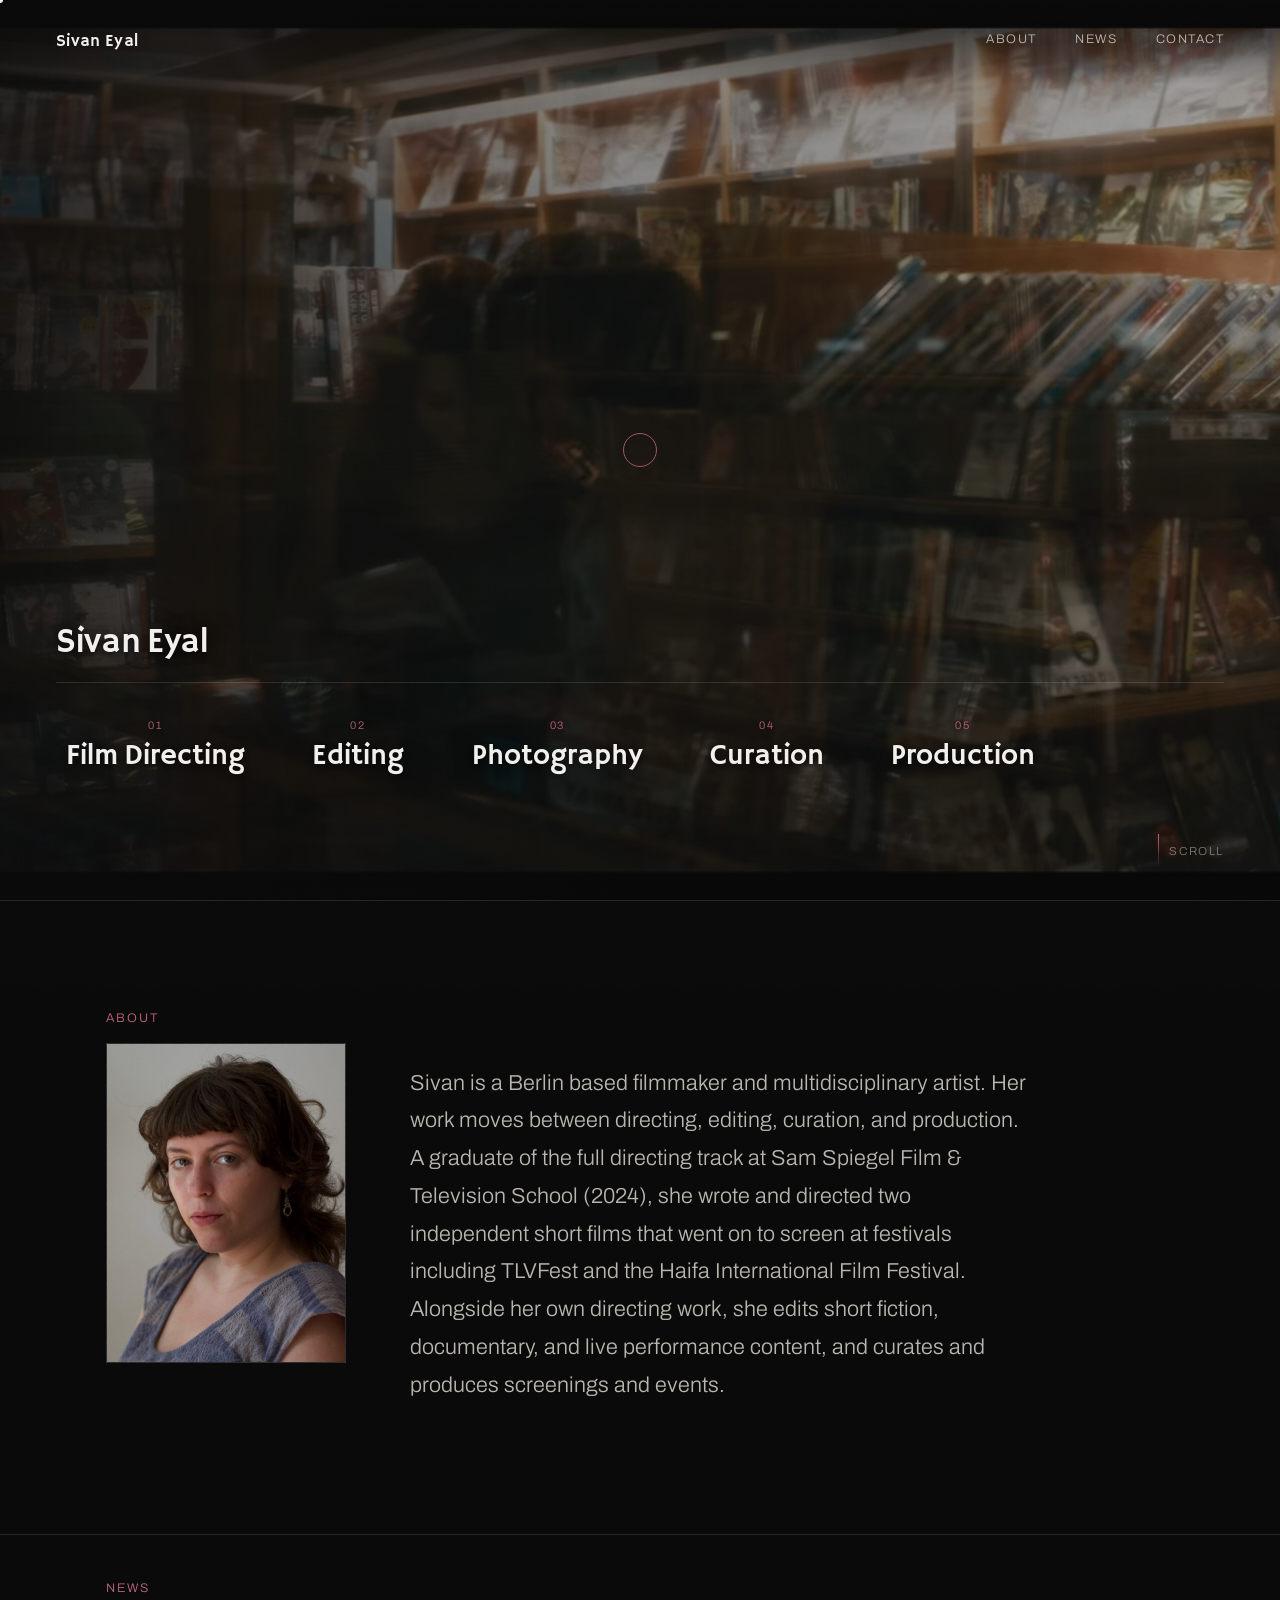
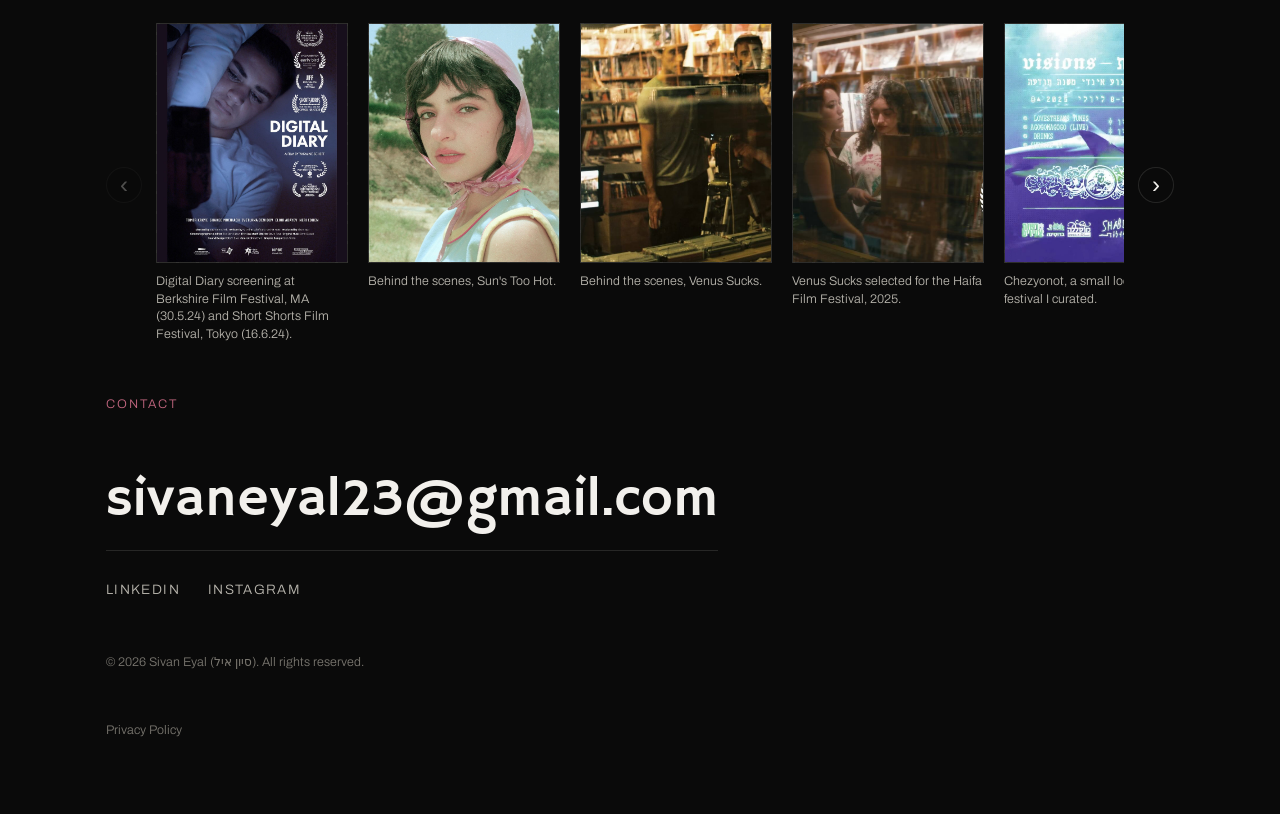
==== commit a29c9504: "Mobile hero: real video autoplay, plain text nav, lower-third position Reverses last round's static-" ====
--- a/index.html
+++ b/index.html
@@ -110,15 +110,20 @@
          universally-supported fallback. poster is a real still frame
          extracted from this same re-encoded footage (see
          assets/images/hero-poster.jpg) - shown until the video can
-         play, and as the fallback if it ever fails to load.
-         Mobile-only: hidden in favor of .hero-video-poster below - see
-         that image's comment for why. -->
+         play, and as the fallback if it ever fails to load. autoplay +
+         muted + playsinline together are what iOS Safari requires for
+         inline (non-fullscreen) autoplay - all three are set below.
+         js/main.js also calls video.play() directly on load (see
+         initHeroVideoAutoplay), since a script-initiated play() after
+         load succeeds on some mobile browsers/OS versions where the
+         plain declarative attributes alone don't kick in. -->
     <video
       class="hero-video"
       autoplay
       muted
       loop
       playsinline
+      webkit-playsinline
       preload="auto"
       poster="assets/images/hero-poster.jpg"
       aria-hidden="true"
@@ -126,14 +131,6 @@
       <source src="videos/silent-trailer.webm" type="video/webm">
       <source src="videos/silent-trailer.mp4" type="video/mp4">
     </video>
-    <!-- Mobile-only static replacement for .hero-video (hidden there via
-         CSS) - autoplay of a muted/playsinline video is still routinely
-         blocked on mobile (e.g. iOS Low Power Mode), which left Safari's
-         native "tap to play" button sitting frozen over the poster
-         frame instead of it just quietly looping. A plain <img> can
-         never show that control, so this sidesteps the problem instead
-         of fighting mobile autoplay policy. -->
-    <img class="hero-video-poster" src="assets/images/hero-poster.jpg" alt="" aria-hidden="true">
     <div class="hero-video-scrim" aria-hidden="true"></div>
 
     <!-- Name sits directly above the category nav as one bottom-anchored
--- a/css/style.css
+++ b/css/style.css
@@ -269,18 +269,6 @@
   object-fit: cover;
   z-index: 0;
   background: #0a0a0a;
-}
-
-/* Mobile-only static swap-in for .hero-video - see the HTML comment on
-   this element for why. Hidden on desktop by default. */
-.hero-video-poster {
-  display: none;
-  position: absolute;
-  inset: 0;
-  width: 100%;
-  height: 100%;
-  object-fit: cover;
-  z-index: 0;
 }
 
 .hero-video-scrim {
@@ -434,69 +422,42 @@
   .orbit-text { animation: none; }
 }
 
-/* Mobile: not enough width for one row of six — let it flow in normal
-   document order below the name instead, centered and wrapping, at
-   one uniform readable size. */
+/* Mobile: not enough width for one row of five — wrap into a centered
+   multi-row block instead, still plain text like desktop (no boxed/
+   bordered buttons), anchored in the lower third of the viewport
+   rather than vertically centered. */
 @media (max-width: 860px) {
-  /* A muted/playsinline video can still fail to autoplay on mobile
-     (Low Power Mode, etc.), leaving Safari's native play button
-     frozen over the poster frame - swap in a plain static image
-     instead, which can never show that control. */
-  .hero-video {
-    display: none;
-  }
-
-  .hero-video-poster {
-    display: block;
-  }
-
-  /* The name/nav previously sat as plain text directly over the video
-     with nothing grounding it - a frosted panel makes the whole group
-     read as a deliberate UI overlay instead of disturbing the footage
-     underneath, and gives each category its own clickable-looking pill
-     rather than bare floating text. */
   .hero-bottom {
-    position: static;
-    margin-top: 56px;
-    background: rgba(10, 10, 10, 0.55);
-    backdrop-filter: blur(10px);
-    -webkit-backdrop-filter: blur(10px);
-    border: 1px solid var(--line);
-    border-radius: 14px;
-    padding: 28px clamp(20px, 6vw, 32px) 32px;
+    position: absolute;
+    left: 0;
+    right: 0;
+    bottom: 5%;
+    padding: 0 clamp(20px, 6vw, 32px);
   }
 
   .hero-name {
     text-align: center;
+    font-size: 1.4rem;
+    margin-bottom: 8px;
+  }
+
+  .hero-orbit {
+    padding-top: 10px;
   }
 
   .orbit-list {
     justify-content: center;
+    row-gap: 8px;
+    column-gap: 20px;
   }
 
   .orbit-item {
     transform: none;
-    --label-size: 1.3rem !important;
+    --label-size: 1.15rem;
   }
 
-  .orbit-link {
-    background: rgba(242, 240, 236, 0.06);
-    border: 1px solid var(--line);
-    border-radius: 10px;
-    padding: 12px 16px;
-    transition: border-color 0.3s var(--ease), background 0.3s var(--ease);
-  }
-
-  .orbit-link:active {
-    border-color: var(--accent-soft);
-    background: rgba(242, 240, 236, 0.1);
-  }
-
-  /* The breathing float animation reads as odd motion inside a fixed
-     button shape - keep it desktop-only, where labels drift freely
-     over open video instead of inside a bordered pill. */
   .orbit-text {
-    animation: none;
+    gap: 4px;
   }
 }
 
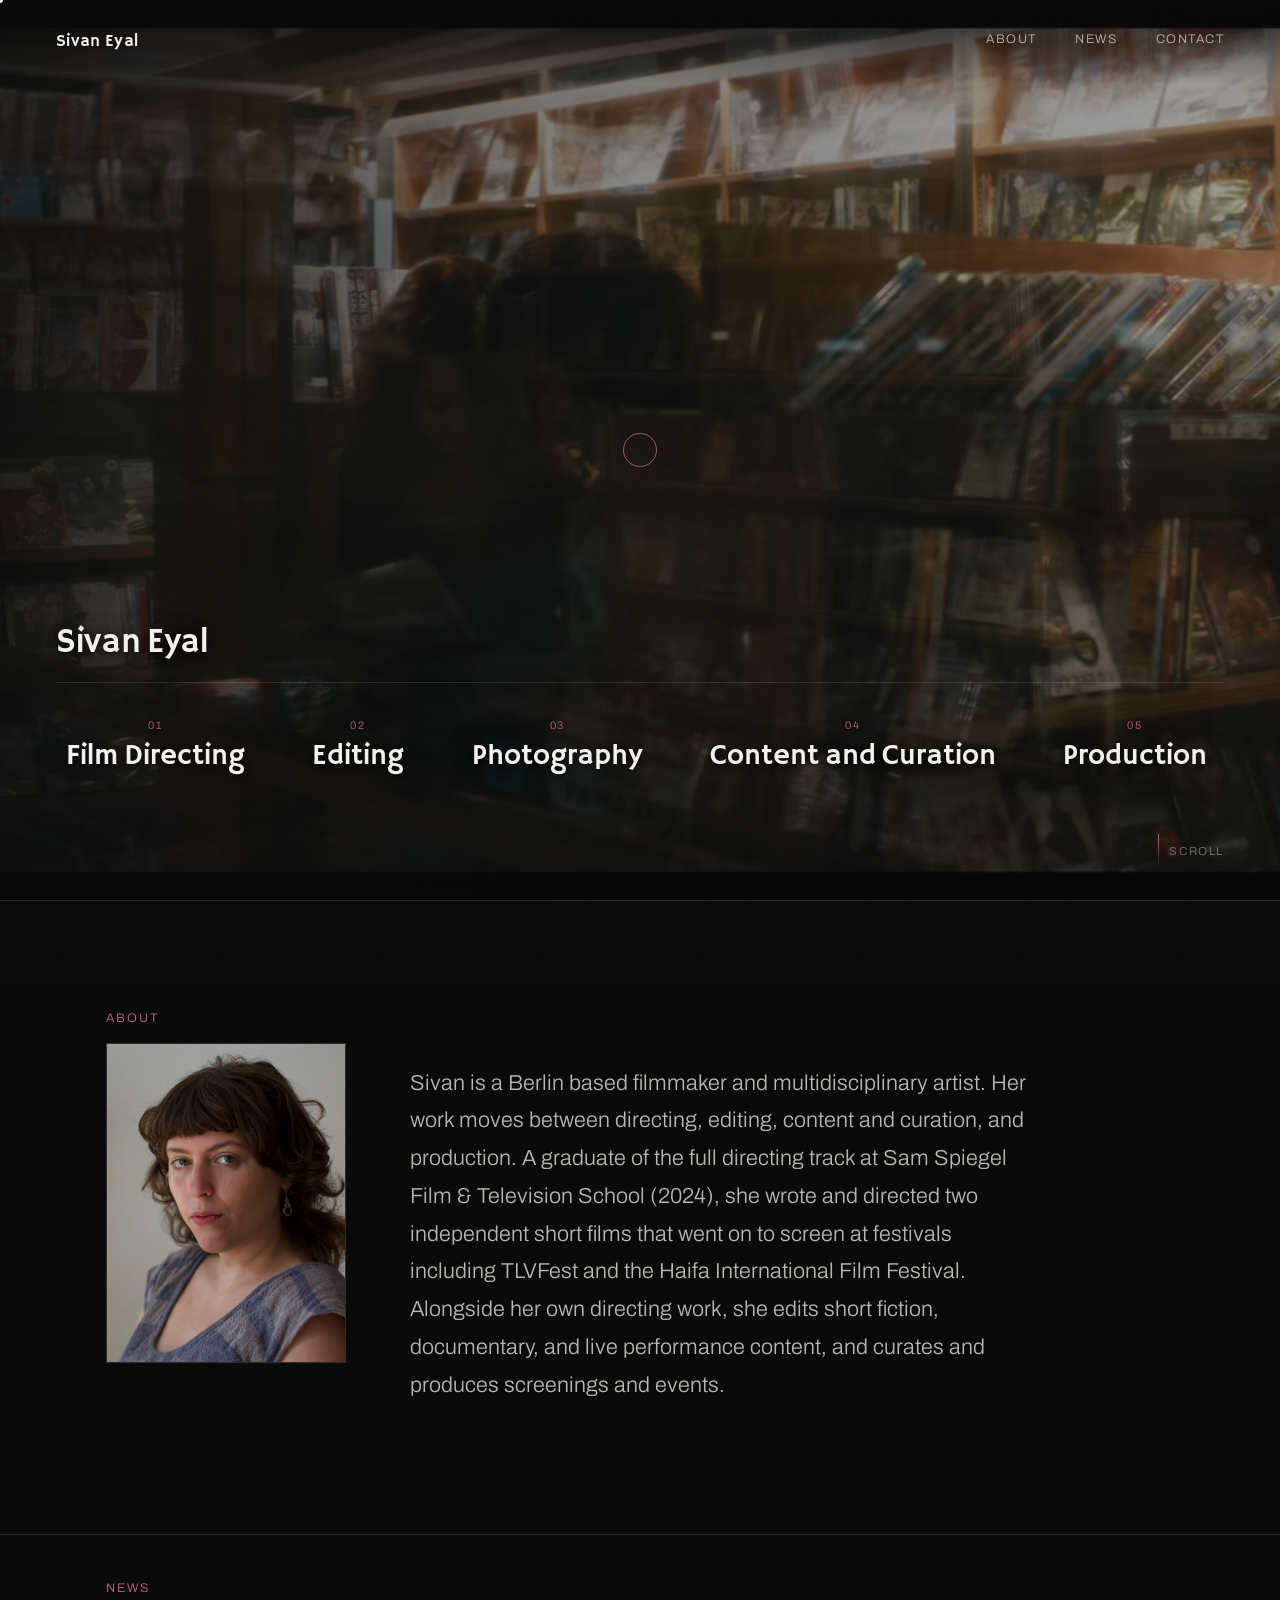
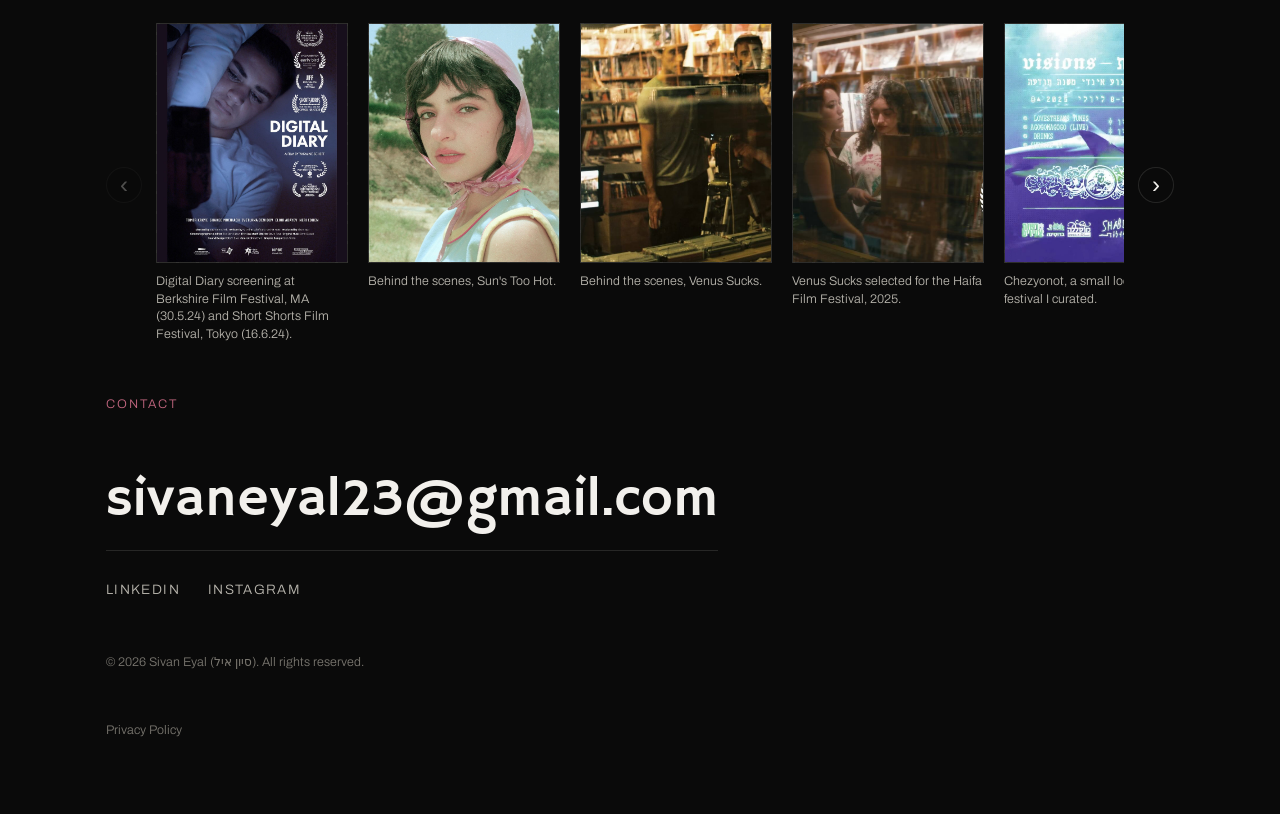
==== commit 8c2d81e7: "Rename Curation to Content and Curation, move social media tab into it Renamed everywhere it appears" ====
--- a/index.html
+++ b/index.html
@@ -4,7 +4,7 @@
 <meta charset="UTF-8">
 <meta name="viewport" content="width=device-width, initial-scale=1.0">
 <title>Sivan Eyal, Filmmaker &amp; Multidisciplinary Artist</title>
-<meta name="description" content="Sivan Eyal is a Berlin and Jerusalem based filmmaker, editor, photographer, and multidisciplinary artist. This portfolio showcases her work across directing, editing, photography, curation, and performance.">
+<meta name="description" content="Sivan Eyal is a Berlin and Jerusalem based filmmaker, editor, photographer, and multidisciplinary artist. This portfolio showcases her work across directing, editing, photography, content and curation, and performance.">
 
 <!-- Open Graph / Twitter Card — controls the title, description, and
      preview image shown when this page is shared on social media or
@@ -16,13 +16,13 @@
 <meta property="og:type" content="website">
 <meta property="og:url" content="https://sivaneyal.netlify.app/">
 <meta property="og:title" content="Sivan Eyal, Filmmaker &amp; Multidisciplinary Artist">
-<meta property="og:description" content="Sivan Eyal is a Berlin and Jerusalem based filmmaker, editor, photographer, and multidisciplinary artist. This portfolio showcases her work across directing, editing, photography, curation, and performance.">
+<meta property="og:description" content="Sivan Eyal is a Berlin and Jerusalem based filmmaker, editor, photographer, and multidisciplinary artist. This portfolio showcases her work across directing, editing, photography, content and curation, and performance.">
 <meta property="og:image" content="https://sivaneyal.netlify.app/assets/images/og-image.png">
 <meta property="og:image:width" content="1200">
 <meta property="og:image:height" content="630">
 <meta name="twitter:card" content="summary_large_image">
 <meta name="twitter:title" content="Sivan Eyal, Filmmaker &amp; Multidisciplinary Artist">
-<meta name="twitter:description" content="Sivan Eyal is a Berlin and Jerusalem based filmmaker, editor, photographer, and multidisciplinary artist. This portfolio showcases her work across directing, editing, photography, curation, and performance.">
+<meta name="twitter:description" content="Sivan Eyal is a Berlin and Jerusalem based filmmaker, editor, photographer, and multidisciplinary artist. This portfolio showcases her work across directing, editing, photography, content and curation, and performance.">
 <meta name="twitter:image" content="https://sivaneyal.netlify.app/assets/images/og-image.png">
 
 <!-- Structured data (schema.org Person) — helps search engines tell
@@ -175,7 +175,7 @@
           <button type="button" class="orbit-link">
             <span class="orbit-text" data-float>
               <span class="orbit-index">04</span>
-              <span class="orbit-label">Curation</span>
+              <span class="orbit-label">Content&nbsp;and&nbsp;Curation</span>
             </span>
           </button>
         </li>
@@ -212,7 +212,7 @@
         </div>
         <p class="about-bio reveal">
           Sivan is a Berlin based filmmaker and multidisciplinary artist. Her work moves
-          between directing, editing, curation, and production. A graduate of the full
+          between directing, editing, content and curation, and production. A graduate of the full
           directing track at Sam Spiegel Film &amp; Television School (2024), she wrote and
           directed two independent short films that went on to screen at festivals including
           TLVFest and the Haifa International Film Festival. Alongside her own directing
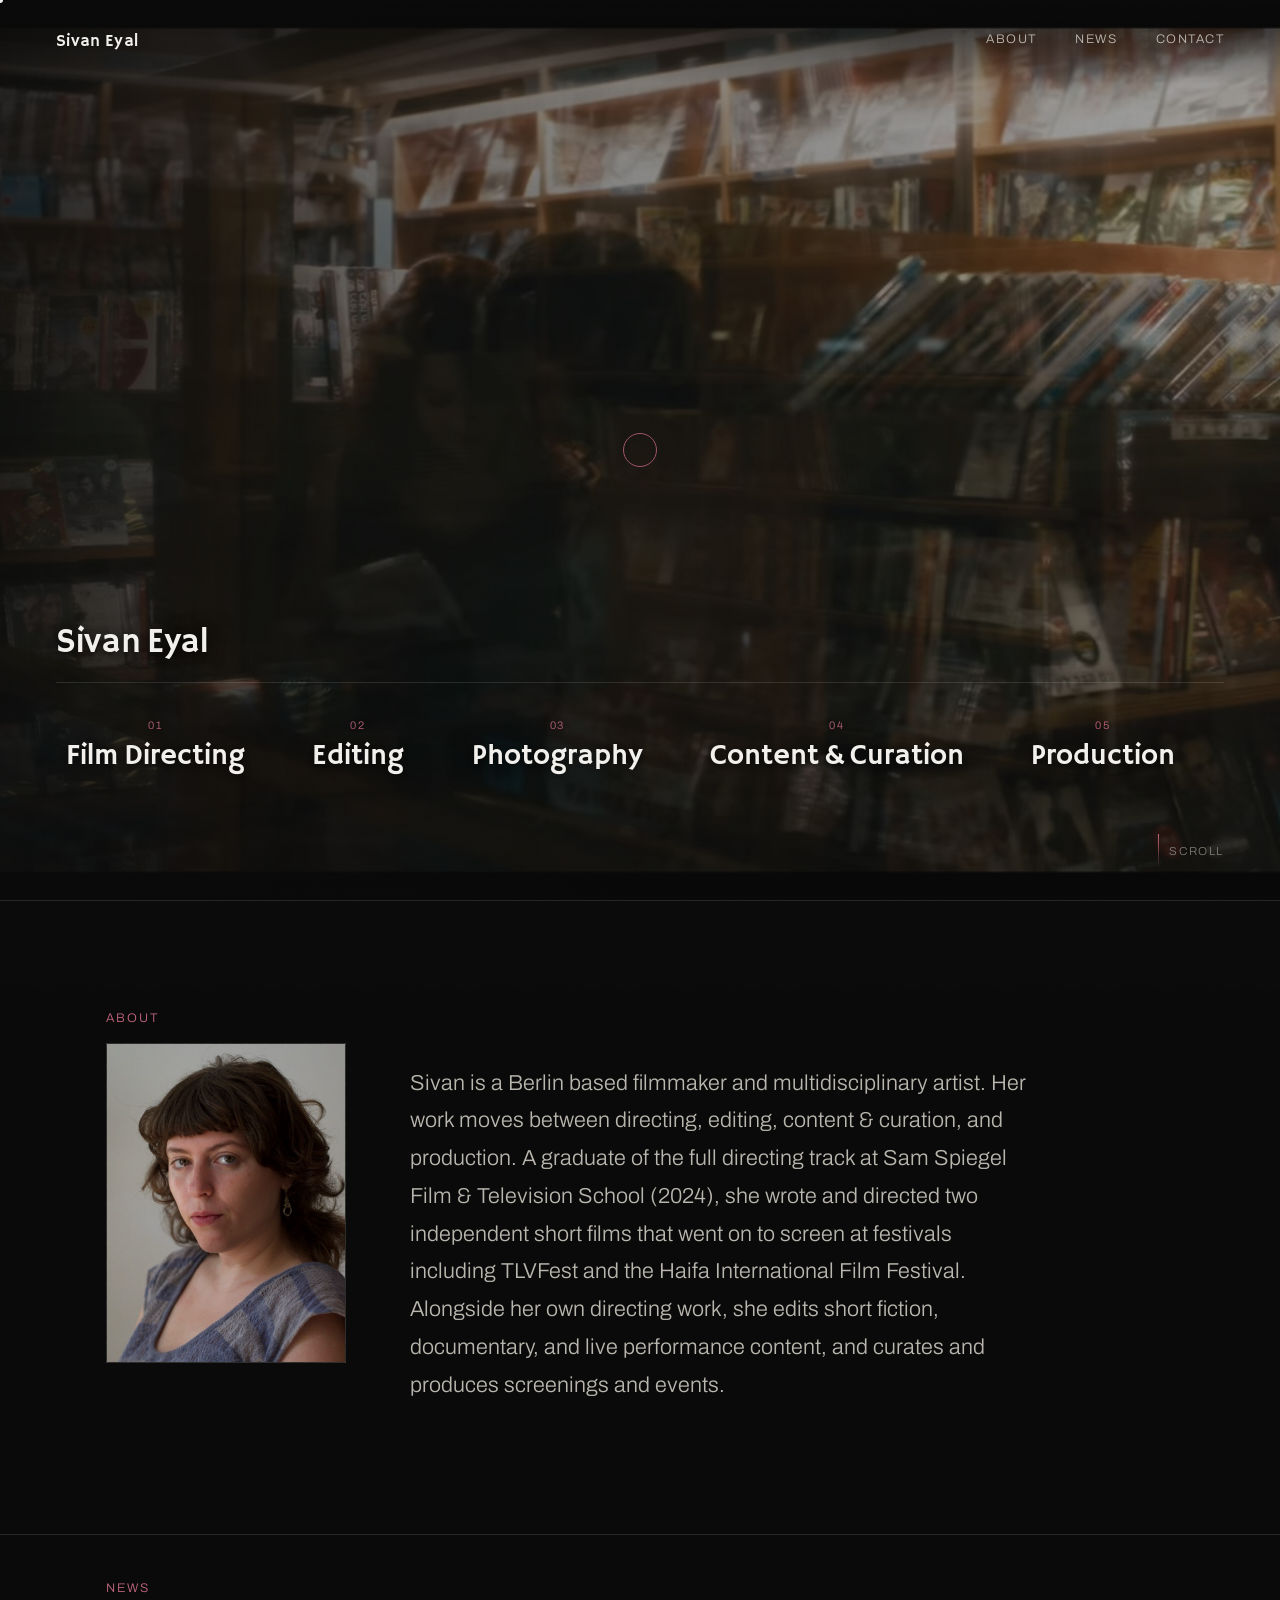
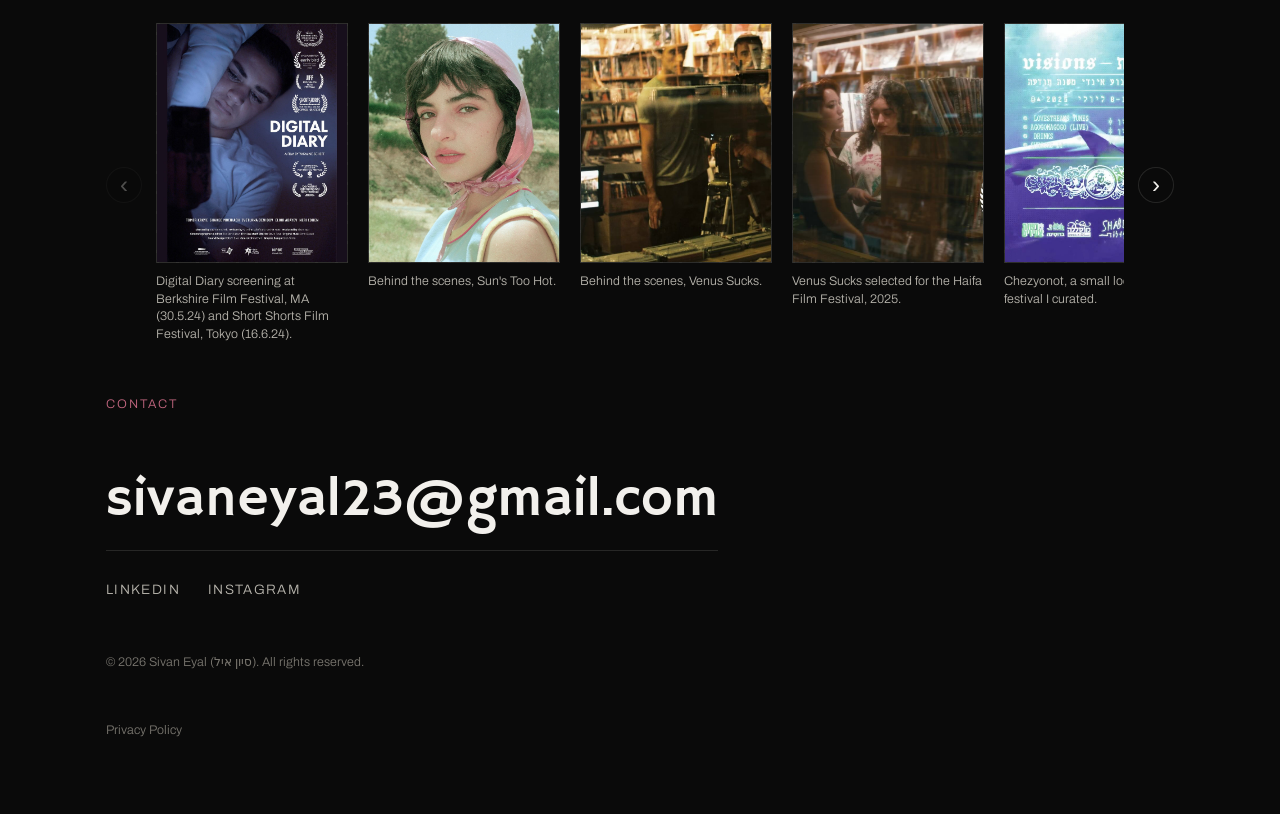
==== commit 819a84e9: "Rename Content and Curation to Content & Curation everywhere" ====
--- a/index.html
+++ b/index.html
@@ -4,7 +4,7 @@
 <meta charset="UTF-8">
 <meta name="viewport" content="width=device-width, initial-scale=1.0">
 <title>Sivan Eyal, Filmmaker &amp; Multidisciplinary Artist</title>
-<meta name="description" content="Sivan Eyal is a Berlin and Jerusalem based filmmaker, editor, photographer, and multidisciplinary artist. This portfolio showcases her work across directing, editing, photography, content and curation, and performance.">
+<meta name="description" content="Sivan Eyal is a Berlin and Jerusalem based filmmaker, editor, photographer, and multidisciplinary artist. This portfolio showcases her work across directing, editing, photography, content &amp; curation, and performance.">
 
 <!-- Open Graph / Twitter Card — controls the title, description, and
      preview image shown when this page is shared on social media or
@@ -16,13 +16,13 @@
 <meta property="og:type" content="website">
 <meta property="og:url" content="https://sivaneyal.netlify.app/">
 <meta property="og:title" content="Sivan Eyal, Filmmaker &amp; Multidisciplinary Artist">
-<meta property="og:description" content="Sivan Eyal is a Berlin and Jerusalem based filmmaker, editor, photographer, and multidisciplinary artist. This portfolio showcases her work across directing, editing, photography, content and curation, and performance.">
+<meta property="og:description" content="Sivan Eyal is a Berlin and Jerusalem based filmmaker, editor, photographer, and multidisciplinary artist. This portfolio showcases her work across directing, editing, photography, content &amp; curation, and performance.">
 <meta property="og:image" content="https://sivaneyal.netlify.app/assets/images/og-image.png">
 <meta property="og:image:width" content="1200">
 <meta property="og:image:height" content="630">
 <meta name="twitter:card" content="summary_large_image">
 <meta name="twitter:title" content="Sivan Eyal, Filmmaker &amp; Multidisciplinary Artist">
-<meta name="twitter:description" content="Sivan Eyal is a Berlin and Jerusalem based filmmaker, editor, photographer, and multidisciplinary artist. This portfolio showcases her work across directing, editing, photography, content and curation, and performance.">
+<meta name="twitter:description" content="Sivan Eyal is a Berlin and Jerusalem based filmmaker, editor, photographer, and multidisciplinary artist. This portfolio showcases her work across directing, editing, photography, content &amp; curation, and performance.">
 <meta name="twitter:image" content="https://sivaneyal.netlify.app/assets/images/og-image.png">
 
 <!-- Structured data (schema.org Person) — helps search engines tell
@@ -175,7 +175,7 @@
           <button type="button" class="orbit-link">
             <span class="orbit-text" data-float>
               <span class="orbit-index">04</span>
-              <span class="orbit-label">Content&nbsp;and&nbsp;Curation</span>
+              <span class="orbit-label">Content&nbsp;&amp;&nbsp;Curation</span>
             </span>
           </button>
         </li>
@@ -212,7 +212,7 @@
         </div>
         <p class="about-bio reveal">
           Sivan is a Berlin based filmmaker and multidisciplinary artist. Her work moves
-          between directing, editing, content and curation, and production. A graduate of the full
+          between directing, editing, content &amp; curation, and production. A graduate of the full
           directing track at Sam Spiegel Film &amp; Television School (2024), she wrote and
           directed two independent short films that went on to screen at festivals including
           TLVFest and the Haifa International Film Festival. Alongside her own directing
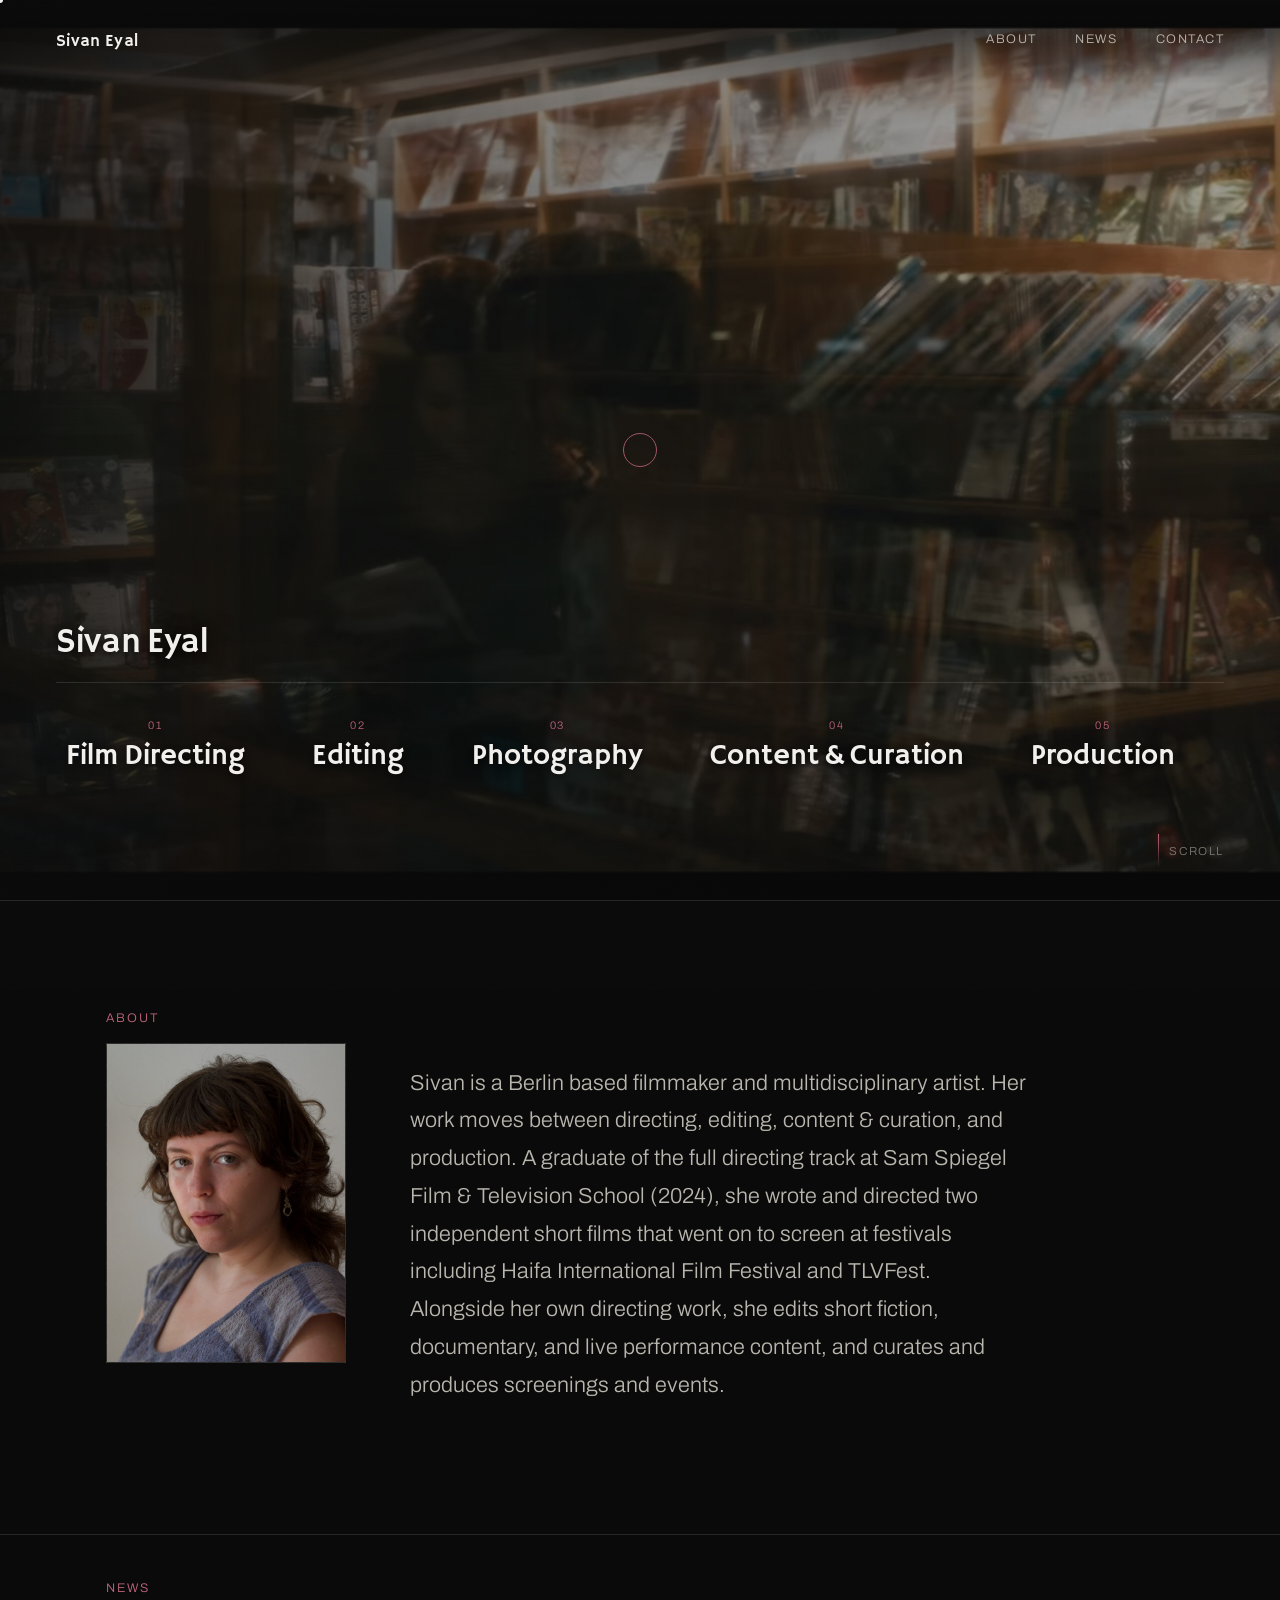
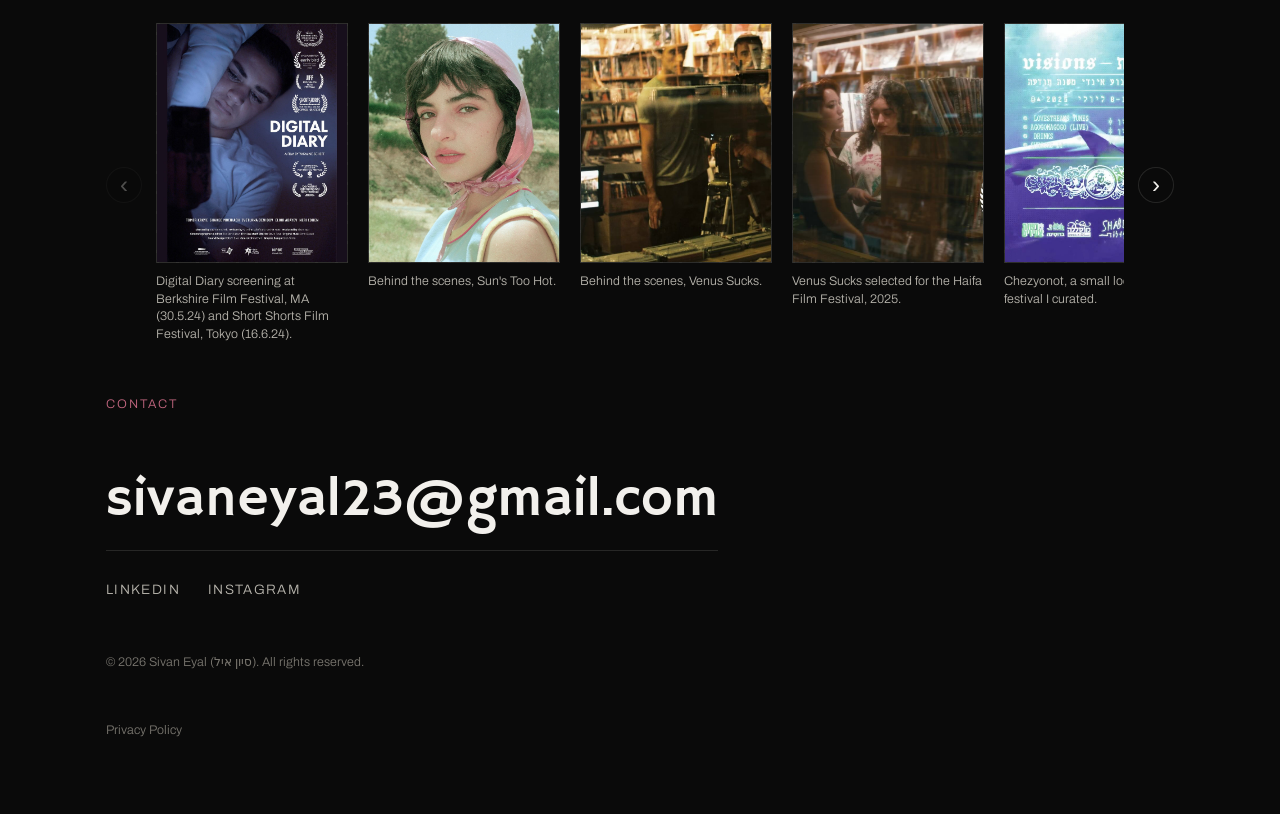
==== commit 4e44c40f: "Remove thumbnail borders and fix About bio festival order Drop the border on .work-thumb and .media-" ====
--- a/index.html
+++ b/index.html
@@ -215,7 +215,7 @@
           between directing, editing, content &amp; curation, and production. A graduate of the full
           directing track at Sam Spiegel Film &amp; Television School (2024), she wrote and
           directed two independent short films that went on to screen at festivals including
-          TLVFest and the Haifa International Film Festival. Alongside her own directing
+          Haifa International Film Festival and TLVFest. Alongside her own directing
           work, she edits short fiction, documentary, and live performance content, and curates
           and produces screenings and events.
         </p>
--- a/css/style.css
+++ b/css/style.css
@@ -1147,7 +1147,6 @@
   position: relative;
   aspect-ratio: 16 / 9;
   background: var(--bg-raised);
-  border: 1px solid var(--line);
   overflow: hidden;
 }
 
@@ -1227,6 +1226,17 @@
   display: block;
 }
 
+/* A self-hosted video file (see parseEmbedUrl's "file" platform) swaps
+   in a native <video> instead of an <iframe> - same click-to-play
+   facade, same box. */
+.media-embed-video {
+  width: 100%;
+  height: 100%;
+  display: block;
+  object-fit: contain;
+  background: #000;
+}
+
 /* A plain external-link card with a real preview image (e.g. a
    screenshot of a curated website) instead of a click-to-play video
    facade - the whole card just links straight out to the site. */
@@ -1321,18 +1331,12 @@
       transparent 14px
     ),
     var(--bg-raised);
-  border: 1px solid var(--line);
   display: flex;
   align-items: center;
   justify-content: center;
   margin-bottom: 16px;
   position: relative;
   overflow: hidden;
-  transition: border-color 0.4s var(--ease);
-}
-
-.work-item:hover .work-thumb {
-  border-color: var(--accent-soft);
 }
 
 .work-thumb-label {
@@ -1453,6 +1457,13 @@
   height: 100%;
   object-fit: cover;
   display: block;
+}
+
+/* Opt-in for images that must never be cropped (e.g. a movie poster) -
+   paired with a matching aspect-ratio (set inline per-project via
+   options.aspect) so "contain" doesn't letterbox it. */
+.project-gallery-main--contain .project-gallery-main-img {
+  object-fit: contain;
 }
 
 .project-gallery-thumbs {
@@ -1587,18 +1598,83 @@
   align-items: center;
 }
 
-/* Series-as-a-gallery: a grid of thumbnails represents the whole
-   series at a glance. Clicking any of them opens .gallery-browse
-   (the one-by-one stage) at that photo. */
-.gallery-grid {
-  display: grid;
-  grid-template-columns: repeat(auto-fill, minmax(150px, 1fr));
-  gap: 16px;
+/* Contact-sheet layout: the large stage + caption sit side by side
+   (stacked on narrow screens), with the full-series thumbnail strip
+   running below as one continuous horizontally-scrolling row. */
+.gallery-stage-row {
+  display: flex;
+  align-items: flex-start;
+  gap: 40px;
   width: 100%;
 }
 
-.gallery-grid-thumb {
-  aspect-ratio: 1;
+@media (max-width: 760px) {
+  .gallery-stage-row {
+    flex-direction: column;
+    align-items: center;
+    gap: 20px;
+  }
+}
+
+.gallery-back {
+  align-self: flex-start;
+  display: flex;
+  align-items: center;
+  gap: 6px;
+  margin-bottom: 24px;
+  background: none;
+  border: none;
+  font-size: 0.78rem;
+  text-transform: uppercase;
+  letter-spacing: 0.08em;
+  color: var(--bone-dim);
+  transition: color 0.3s var(--ease);
+}
+
+.gallery-back:hover,
+.gallery-back:focus-visible {
+  color: var(--accent);
+}
+
+.gallery-back span {
+  font-size: 1.1rem;
+}
+
+.gallery-stage {
+  position: relative;
+  flex: 1 1 auto;
+  min-width: 0;
+  width: 100%;
+  max-width: 760px;
+  aspect-ratio: 3 / 2;
+  touch-action: pan-y;
+  transition: aspect-ratio 0.5s var(--ease);
+}
+
+@media (max-width: 640px) {
+  .gallery-stage {
+    aspect-ratio: 3 / 4;
+  }
+}
+
+.gallery-photo {
+  position: relative;
+  width: 100%;
+  height: 100%;
+  cursor: zoom-in;
+}
+
+.gallery-photo.is-zoomed {
+  cursor: zoom-out;
+}
+
+/* Both the placeholder and the two crossfading photo layers below stack
+   on top of one another edge to edge, then toggle opacity via
+   .is-visible - that overlap is what makes the swap a real crossfade
+   instead of a fade-to-blank-then-in. */
+.gallery-photo-placeholder {
+  position: absolute;
+  inset: 0;
   background:
     repeating-linear-gradient(
       135deg,
@@ -1612,99 +1688,45 @@
   display: flex;
   align-items: center;
   justify-content: center;
-  color: var(--bone-faint);
-  font-size: 0.9rem;
-  transition: border-color 0.3s var(--ease), transform 0.3s var(--ease);
-}
-
-.gallery-grid-thumb:hover,
-.gallery-grid-thumb:focus-visible {
-  border-color: var(--accent);
-  color: var(--bone);
-  transform: translateY(-3px);
-}
-
-.gallery-browse {
-  width: 100%;
-  display: flex;
-  flex-direction: column;
-  align-items: center;
-}
-
-.gallery-back {
-  align-self: flex-start;
-  display: flex;
-  align-items: center;
-  gap: 6px;
-  margin-bottom: 24px;
-  background: none;
-  border: none;
-  font-size: 0.78rem;
-  text-transform: uppercase;
-  letter-spacing: 0.08em;
-  color: var(--bone-dim);
-  transition: color 0.3s var(--ease);
-}
-
-.gallery-back:hover,
-.gallery-back:focus-visible {
-  color: var(--accent);
-}
-
-.gallery-back span {
-  font-size: 1.1rem;
-}
-
-.gallery-stage {
-  position: relative;
-  width: 100%;
-  max-width: 920px;
-  aspect-ratio: 3 / 2;
-  margin: 0 auto;
-  touch-action: pan-y;
-  transition: max-width 0.5s var(--ease), aspect-ratio 0.5s var(--ease);
-}
-
-@media (max-width: 640px) {
-  .gallery-stage {
-    aspect-ratio: 3 / 4;
-  }
-}
-
-.gallery-photo {
-  width: 100%;
-  height: 100%;
-  cursor: zoom-in;
-}
-
-.gallery-photo.is-zoomed {
-  cursor: zoom-out;
-}
-
-.gallery-photo-placeholder {
-  width: 100%;
-  height: 100%;
-  background:
-    repeating-linear-gradient(
-      135deg,
-      rgba(242, 240, 236, 0.04),
-      rgba(242, 240, 236, 0.04) 2px,
-      transparent 2px,
-      transparent 14px
-    ),
-    var(--bg-raised);
-  border: 1px solid var(--line);
-  display: flex;
-  align-items: center;
-  justify-content: center;
   text-align: center;
   padding: 24px;
-  transition: transform 0.5s var(--ease), border-color 0.4s var(--ease);
+  opacity: 0;
+  pointer-events: none;
+  transition: opacity 0.3s var(--ease), transform 0.5s var(--ease), border-color 0.4s var(--ease);
+}
+
+.gallery-photo-placeholder.is-visible {
+  opacity: 1;
+  pointer-events: auto;
 }
 
 .gallery-photo.is-zoomed .gallery-photo-placeholder {
   transform: scale(1.3);
   border-color: var(--accent-soft);
+}
+
+.gallery-photo-img {
+  position: absolute;
+  inset: 0;
+  width: 100%;
+  height: 100%;
+  object-fit: contain;
+  display: block;
+  opacity: 0;
+  transition: opacity 0.45s var(--ease), transform 0.5s var(--ease);
+  /* Casual-download deterrent, paired with deterImageDownload in JS -
+     not real protection, just removes the easy drag/select affordance. */
+  -webkit-user-drag: none;
+  user-select: none;
+  -webkit-touch-callout: none;
+}
+
+.gallery-photo-img.is-visible {
+  opacity: 1;
+}
+
+.gallery-photo.is-zoomed .gallery-photo-img {
+  transform: scale(1.3);
 }
 
 .gallery-photo-placeholder span {
@@ -1741,29 +1763,37 @@
 .gallery-nav--prev { left: -10px; }
 .gallery-nav--next { right: -10px; }
 
-.gallery-dots {
-  display: flex;
-  gap: 8px;
-  margin-top: 20px;
-}
-
-.gallery-dot {
-  width: 6px;
-  height: 6px;
-  border-radius: 50%;
-  background: var(--line);
-  transition: background 0.3s var(--ease), transform 0.3s var(--ease);
-}
-
-.gallery-dot.is-active {
-  background: var(--accent);
-  transform: scale(1.4);
-}
-
 .gallery-caption {
   max-width: 560px;
   margin: 32px auto 0;
   text-align: center;
+}
+
+/* The contact-sheet stage's caption sits beside the large photo
+   instead of centered underneath it - same fields, different frame. */
+.gallery-caption--sidebar {
+  flex: 0 0 280px;
+  max-width: 280px;
+  margin: 0;
+  padding-top: 4px;
+  text-align: left;
+}
+
+.gallery-caption--sidebar .gallery-caption-meta {
+  justify-content: flex-start;
+}
+
+@media (max-width: 760px) {
+  .gallery-caption--sidebar {
+    flex: none;
+    width: 100%;
+    max-width: 560px;
+    text-align: center;
+  }
+
+  .gallery-caption--sidebar .gallery-caption-meta {
+    justify-content: center;
+  }
 }
 
 .gallery-caption-title {
@@ -1812,26 +1842,35 @@
   .gallery-nav--next { right: 6px; }
 }
 
-/* ============================================================
-   Social "reels" playlist viewer — a compact grid of small clickable
-   thumbnails (Selected Social Media Content) that opens a one-at-a-
-   time playlist stage. Reuses .gallery-back / .gallery-nav /
-   .gallery-caption from the Photography viewer above for a
-   consistent look, rather than duplicating that styling.
-   ============================================================ */
-.reel-panel {
+/* The film-strip row of small square frames underneath the stage -
+   one per photo in the active series. Scrolls horizontally as one
+   continuous strip rather than wrapping to multiple rows. */
+.gallery-strip {
+  display: flex;
+  gap: 10px;
   width: 100%;
-}
-
-.reel-grid {
-  display: grid;
-  grid-template-columns: repeat(auto-fill, minmax(110px, 1fr));
-  gap: 10px;
-}
-
-.reel-tile {
-  position: relative;
-  aspect-ratio: 9 / 16;
+  margin-top: 28px;
+  padding-bottom: 8px;
+  overflow-x: auto;
+  overflow-y: hidden;
+  scroll-behavior: smooth;
+  scrollbar-width: thin;
+  scrollbar-color: var(--line) transparent;
+}
+
+.gallery-strip::-webkit-scrollbar {
+  height: 6px;
+}
+
+.gallery-strip::-webkit-scrollbar-thumb {
+  background: var(--line);
+  border-radius: 3px;
+}
+
+.gallery-strip-thumb {
+  flex: 0 0 auto;
+  width: 84px;
+  height: 84px;
   background:
     repeating-linear-gradient(
       135deg,
@@ -1842,135 +1881,475 @@
     ),
     var(--bg-raised);
   border: 1px solid var(--line);
+  display: flex;
+  align-items: center;
+  justify-content: center;
   overflow: hidden;
-  transition: border-color 0.3s var(--ease), transform 0.3s var(--ease);
-}
-
-.reel-tile:hover,
-.reel-tile:focus-visible {
-  border-color: var(--accent);
-  transform: translateY(-3px);
-}
-
-.reel-tile-thumb {
+  color: var(--bone-faint);
+  font-size: 0.7rem;
+  opacity: 0.55;
+  transition: border-color 0.3s var(--ease), opacity 0.3s var(--ease), box-shadow 0.3s var(--ease);
+}
+
+@media (max-width: 640px) {
+  .gallery-strip-thumb {
+    width: 64px;
+    height: 64px;
+  }
+}
+
+.gallery-strip-thumb img {
   width: 100%;
   height: 100%;
   object-fit: cover;
-  /* A screenshot thumbnail (see buildScreenshotThumbnailUrl) is a
-     full page capture, much taller than this 9:16 tile - anchoring to
-     the top keeps the actual post content in frame instead of
-     whatever happens to fall at the vertical center of the page. */
-  object-position: top;
   display: block;
-}
-
-.reel-tile-thumb-placeholder {
+  /* Casual-download deterrent, paired with deterImageDownload in JS -
+     not real protection, just removes the easy drag/select affordance. */
+  -webkit-user-drag: none;
+  user-select: none;
+  -webkit-touch-callout: none;
+}
+
+.gallery-strip-thumb:hover,
+.gallery-strip-thumb:focus-visible {
+  opacity: 0.85;
+  border-color: var(--bone-dim);
+}
+
+/* The currently-displayed frame - a visible accent-colored border,
+   using box-shadow instead of a wider border so the strip doesn't
+   shift layout when the active frame changes. */
+.gallery-strip-thumb.is-active {
+  opacity: 1;
+  border-color: var(--accent);
+  box-shadow: 0 0 0 2px var(--accent);
+}
+
+/* ============================================================
+   Social "stage + queue" viewer (Selected Social Media Content):
+   one large 9:16 stage showing the current reel's thumbnail with an
+   auto-advancing progress bar, a title/tag/controls column beside it,
+   and a wrapping queue of small thumbnails to jump to any reel
+   directly. No ranked numbering anywhere, by design.
+   ============================================================ */
+.reel-panel {
+  width: 100%;
+}
+
+.reel-sq-row {
+  display: flex;
+  align-items: flex-start;
+  gap: 40px;
+}
+
+@media (max-width: 760px) {
+  .reel-sq-row {
+    flex-direction: column;
+    align-items: center;
+    gap: 24px;
+  }
+}
+
+.reel-sq-stage {
+  position: relative;
+  flex: 0 0 auto;
+  width: 240px;
+  height: 427px;
+  border: 1px solid #2a2a28;
+  overflow: hidden;
+  background: var(--bg-raised);
+}
+
+.reel-sq-progress {
+  position: absolute;
+  top: 0;
+  left: 0;
+  right: 0;
+  height: 3px;
+  background: rgba(242, 240, 236, 0.15);
+  z-index: 2;
+}
+
+.reel-sq-progress-fill {
+  width: 0%;
+  height: 100%;
+  background: var(--accent);
+}
+
+@keyframes reelSqProgress {
+  from { width: 0%; }
+  to { width: 100%; }
+}
+
+.reel-sq-progress-fill.is-animating {
+  animation: reelSqProgress 4s linear forwards;
+}
+
+.reel-sq-progress-fill.is-paused {
+  animation-play-state: paused;
+}
+
+.reel-sq-stage-img {
+  position: absolute;
+  inset: 0;
+  width: 100%;
+  height: 100%;
+  object-fit: cover;
+  display: block;
+  opacity: 0;
+  transition: opacity 0.3s var(--ease);
+}
+
+.reel-sq-stage-img.is-visible {
+  opacity: 1;
+}
+
+/* Stacked on top of .reel-sq-stage-img (which stays underneath as its
+   poster/fallback) whenever a reel has a self-hosted preview clip. */
+.reel-sq-stage-video {
+  position: absolute;
+  inset: 0;
+  width: 100%;
+  height: 100%;
+  object-fit: cover;
+  display: block;
+  opacity: 0;
+  transition: opacity 0.3s var(--ease);
+}
+
+.reel-sq-stage-video.is-visible {
+  opacity: 1;
+}
+
+.reel-sq-stage-placeholder {
   position: absolute;
   inset: 0;
   display: flex;
   align-items: center;
   justify-content: center;
   text-align: center;
-  padding: 0 10px;
-  font-size: 0.62rem;
-  text-transform: uppercase;
-  letter-spacing: 0.06em;
+  padding: 20px;
+  background:
+    repeating-linear-gradient(
+      135deg,
+      rgba(242, 240, 236, 0.04),
+      rgba(242, 240, 236, 0.04) 2px,
+      transparent 2px,
+      transparent 14px
+    ),
+    var(--bg-raised);
+  font-size: 0.68rem;
+  text-transform: uppercase;
+  letter-spacing: 0.08em;
   color: var(--bone-faint);
-  line-height: 1.4;
-}
-
-.reel-tile-play {
+  opacity: 0;
+  pointer-events: none;
+  transition: opacity 0.3s var(--ease);
+}
+
+.reel-sq-stage-placeholder.is-visible {
+  opacity: 1;
+  pointer-events: auto;
+}
+
+.reel-sq-playpause {
   position: absolute;
-  bottom: 8px;
-  right: 8px;
-  width: 22px;
-  height: 22px;
-  border-radius: 50%;
-  background: rgba(10, 10, 10, 0.65);
-  border: 1px solid var(--line);
-}
-
-.reel-tile-play::before {
+  left: 12px;
+  bottom: 12px;
+  width: 44px;
+  height: 44px;
+  display: flex;
+  align-items: center;
+  justify-content: center;
+  background: rgba(10, 10, 10, 0.6);
+  border: 1px solid rgba(242, 240, 236, 0.6);
+  z-index: 3;
+  transition: border-color 0.3s var(--ease);
+}
+
+.reel-sq-playpause:hover,
+.reel-sq-playpause:focus-visible {
+  border-color: var(--accent);
+}
+
+/* Pause icon (two bars) - shown while playing (the default state). */
+.reel-sq-playpause-icon {
+  position: relative;
+  width: 14px;
+  height: 14px;
+}
+
+.reel-sq-playpause-icon::before,
+.reel-sq-playpause-icon::after {
   content: "";
   position: absolute;
-  top: 50%;
-  left: 58%;
-  transform: translate(-50%, -50%);
+  top: 0;
+  width: 4px;
+  height: 14px;
+  background: var(--bone);
+}
+
+.reel-sq-playpause-icon::before { left: 1px; }
+.reel-sq-playpause-icon::after { right: 1px; }
+
+/* Play icon (triangle) - shown once paused. */
+.reel-sq-playpause.is-paused .reel-sq-playpause-icon::before {
+  left: 2px;
+  width: 0;
+  height: 0;
+  background: none;
   border-style: solid;
-  border-width: 4px 0 4px 7px;
+  border-width: 7px 0 7px 12px;
   border-color: transparent transparent transparent var(--bone);
 }
 
-.reel-browse {
-  width: 100%;
-  display: flex;
-  flex-direction: column;
-  align-items: center;
-}
-
-.reel-stage {
-  position: relative;
-  width: 100%;
-  max-width: 420px;
-  aspect-ratio: 9 / 16;
-  margin: 0 auto;
-  touch-action: pan-y;
-}
-
-/* Instagram's official embed widget sizes its own iframe internally
-   (Instagram, not this stylesheet, decides its height) rather than
-   filling a container the way the custom media-embed iframe does, so
-   forcing the usual fixed 9:16 box here would just clip or leave a
-   large gap. Used instead of aspect-ratio on .reel-stage whenever the
-   current reel is Instagram-sourced. */
-.reel-stage--auto {
-  aspect-ratio: auto;
-  min-height: 200px;
-}
-
-.reel-stage-media {
-  width: 100%;
-  height: 100%;
-}
-
-.reel-stage--auto .reel-stage-media {
-  height: auto;
-}
-
-.reel-stage-media .media-embed {
-  width: 100%;
-  height: 100%;
-  aspect-ratio: auto;
-}
-
-.instagram-embed-wrap {
-  width: 100%;
-  min-height: 200px;
-  display: flex;
+.reel-sq-playpause.is-paused .reel-sq-playpause-icon::after {
+  content: none;
+}
+
+/* Only shown for reels with an actual video clip (see renderStage) -
+   mirrors .reel-sq-playpause's look, just on the opposite corner. */
+.reel-sq-mute {
+  position: absolute;
+  right: 12px;
+  bottom: 12px;
+  width: 44px;
+  height: 44px;
+  display: none;
   align-items: center;
   justify-content: center;
-}
-
-/* Shown only until (or unless) Instagram's script replaces the
-   blockquote with the real embed — see buildInstagramEmbed. */
-.instagram-embed-fallback {
+  background: rgba(10, 10, 10, 0.6);
+  border: 1px solid rgba(242, 240, 236, 0.6);
+  z-index: 3;
+  transition: border-color 0.3s var(--ease);
+}
+
+.reel-sq-mute.is-visible {
+  display: flex;
+}
+
+.reel-sq-mute:hover,
+.reel-sq-mute:focus-visible {
+  border-color: var(--accent);
+}
+
+.reel-sq-mute-icon {
+  position: relative;
+  width: 16px;
+  height: 14px;
+}
+
+/* A plain speaker shape, drawn as a trapezoid via clip-path - reused
+   as-is for "sound on"; "muted" (the default, since autoplay requires
+   it) adds a diagonal strike across it below. */
+.reel-sq-mute-icon::before {
+  content: "";
+  position: absolute;
+  left: 0;
+  top: 3px;
+  width: 7px;
+  height: 8px;
+  background: var(--bone);
+  clip-path: polygon(0 25%, 40% 25%, 100% 0%, 100% 100%, 40% 75%, 0 75%);
+}
+
+.reel-sq-mute.is-muted .reel-sq-mute-icon::after {
+  content: "";
+  position: absolute;
+  left: -1px;
+  top: 6px;
+  width: 18px;
+  height: 2px;
+  background: var(--bone);
+  transform: rotate(-40deg);
+  transform-origin: left center;
+}
+
+.reel-sq-info {
+  flex: 1 1 320px;
+  min-width: 0;
+  display: flex;
+  flex-direction: column;
+  gap: 10px;
+  padding-top: 4px;
+}
+
+@media (max-width: 760px) {
+  .reel-sq-info {
+    width: 100%;
+    align-items: center;
+    text-align: center;
+  }
+}
+
+.reel-sq-tag {
+  font-size: 0.72rem;
+  text-transform: uppercase;
+  letter-spacing: 0.1em;
+  color: var(--accent);
+}
+
+.reel-sq-title {
+  font-family: var(--font-head);
+  font-weight: 400;
+  font-size: clamp(1.4rem, 3vw, 2rem);
+  line-height: 1.25;
+  margin: 0 0 4px;
+}
+
+/* A hand-entered engagement snapshot (see the `stats` doc in main.js) -
+   collapsed to nothing when a reel has none set, rather than leaving a
+   visible gap. */
+.reel-sq-stats {
+  display: none;
+  flex-wrap: wrap;
   font-size: 0.78rem;
-  text-transform: uppercase;
-  letter-spacing: 0.05em;
+  color: var(--bone-dim);
+  margin-bottom: 4px;
+}
+
+.reel-sq-stats.is-visible {
+  display: flex;
+}
+
+@media (max-width: 760px) {
+  .reel-sq-stats {
+    justify-content: center;
+  }
+}
+
+.reel-sq-stats-field:not(:first-child) {
+  position: relative;
+  margin-left: 16px;
+}
+
+.reel-sq-stats-field:not(:first-child)::before {
+  content: "\00B7";
+  position: absolute;
+  left: -11px;
+  color: var(--bone-faint);
+}
+
+.reel-sq-controls {
+  display: flex;
+  align-items: center;
+  gap: 12px;
+  flex-wrap: wrap;
+  margin-bottom: 8px;
+}
+
+@media (max-width: 760px) {
+  .reel-sq-controls {
+    justify-content: center;
+  }
+}
+
+.reel-sq-navbtn {
+  height: 44px;
+  padding: 0 20px;
+  display: inline-flex;
+  align-items: center;
+  justify-content: center;
+  background: none;
+  border: 1px solid var(--line);
   color: var(--bone);
+  font-size: 0.78rem;
+  text-transform: uppercase;
+  letter-spacing: 0.08em;
+  transition: border-color 0.3s var(--ease), color 0.3s var(--ease);
+}
+
+.reel-sq-navbtn:hover,
+.reel-sq-navbtn:focus-visible {
+  border-color: var(--accent);
+  color: var(--accent);
+}
+
+.reel-sq-open-link {
+  font-size: 0.78rem;
+  text-transform: uppercase;
+  letter-spacing: 0.08em;
+  color: var(--accent);
   border-bottom: 1px solid var(--accent);
   padding-bottom: 2px;
   transition: color 0.3s var(--ease), border-color 0.3s var(--ease);
 }
 
-.instagram-embed-fallback:hover,
-.instagram-embed-fallback:focus-visible {
-  color: var(--accent);
+.reel-sq-open-link:hover,
+.reel-sq-open-link:focus-visible {
+  color: var(--bone);
   border-color: var(--bone);
 }
 
-.reel-caption {
-  margin-top: 24px;
+.reel-sq-queue-label {
+  font-size: 0.7rem;
+  text-transform: uppercase;
+  letter-spacing: 0.1em;
+  color: var(--bone-faint);
+  margin-top: 6px;
+}
+
+.reel-sq-queue {
+  display: flex;
+  flex-wrap: wrap;
+  gap: 8px;
+}
+
+@media (max-width: 760px) {
+  .reel-sq-queue {
+    justify-content: center;
+  }
+}
+
+.reel-sq-queue-thumb {
+  width: 56px;
+  height: 100px;
+  flex: 0 0 auto;
+  padding: 0;
+  display: block;
+  background: var(--bg-raised);
+  border: 1px solid transparent;
+  overflow: hidden;
+  opacity: 0.7;
+  transition: opacity 0.3s var(--ease), border-color 0.3s var(--ease);
+}
+
+.reel-sq-queue-thumb img {
+  width: 100%;
+  height: 100%;
+  object-fit: cover;
+  display: block;
+}
+
+.reel-sq-queue-thumb.is-empty {
+  background:
+    repeating-linear-gradient(
+      135deg,
+      rgba(242, 240, 236, 0.04),
+      rgba(242, 240, 236, 0.04) 2px,
+      transparent 2px,
+      transparent 14px
+    ),
+    var(--bg-raised);
+}
+
+.reel-sq-queue-thumb:hover,
+.reel-sq-queue-thumb:focus-visible {
+  opacity: 0.9;
+}
+
+.reel-sq-queue-thumb.is-active {
+  opacity: 1;
+  border-color: var(--accent);
+}
+
+.reel-sq-navbtn:focus-visible,
+.reel-sq-open-link:focus-visible,
+.reel-sq-playpause:focus-visible,
+.reel-sq-mute:focus-visible,
+.reel-sq-queue-thumb:focus-visible {
+  outline: 2px solid var(--accent);
+  outline-offset: 2px;
 }
 
 /* ============================================================
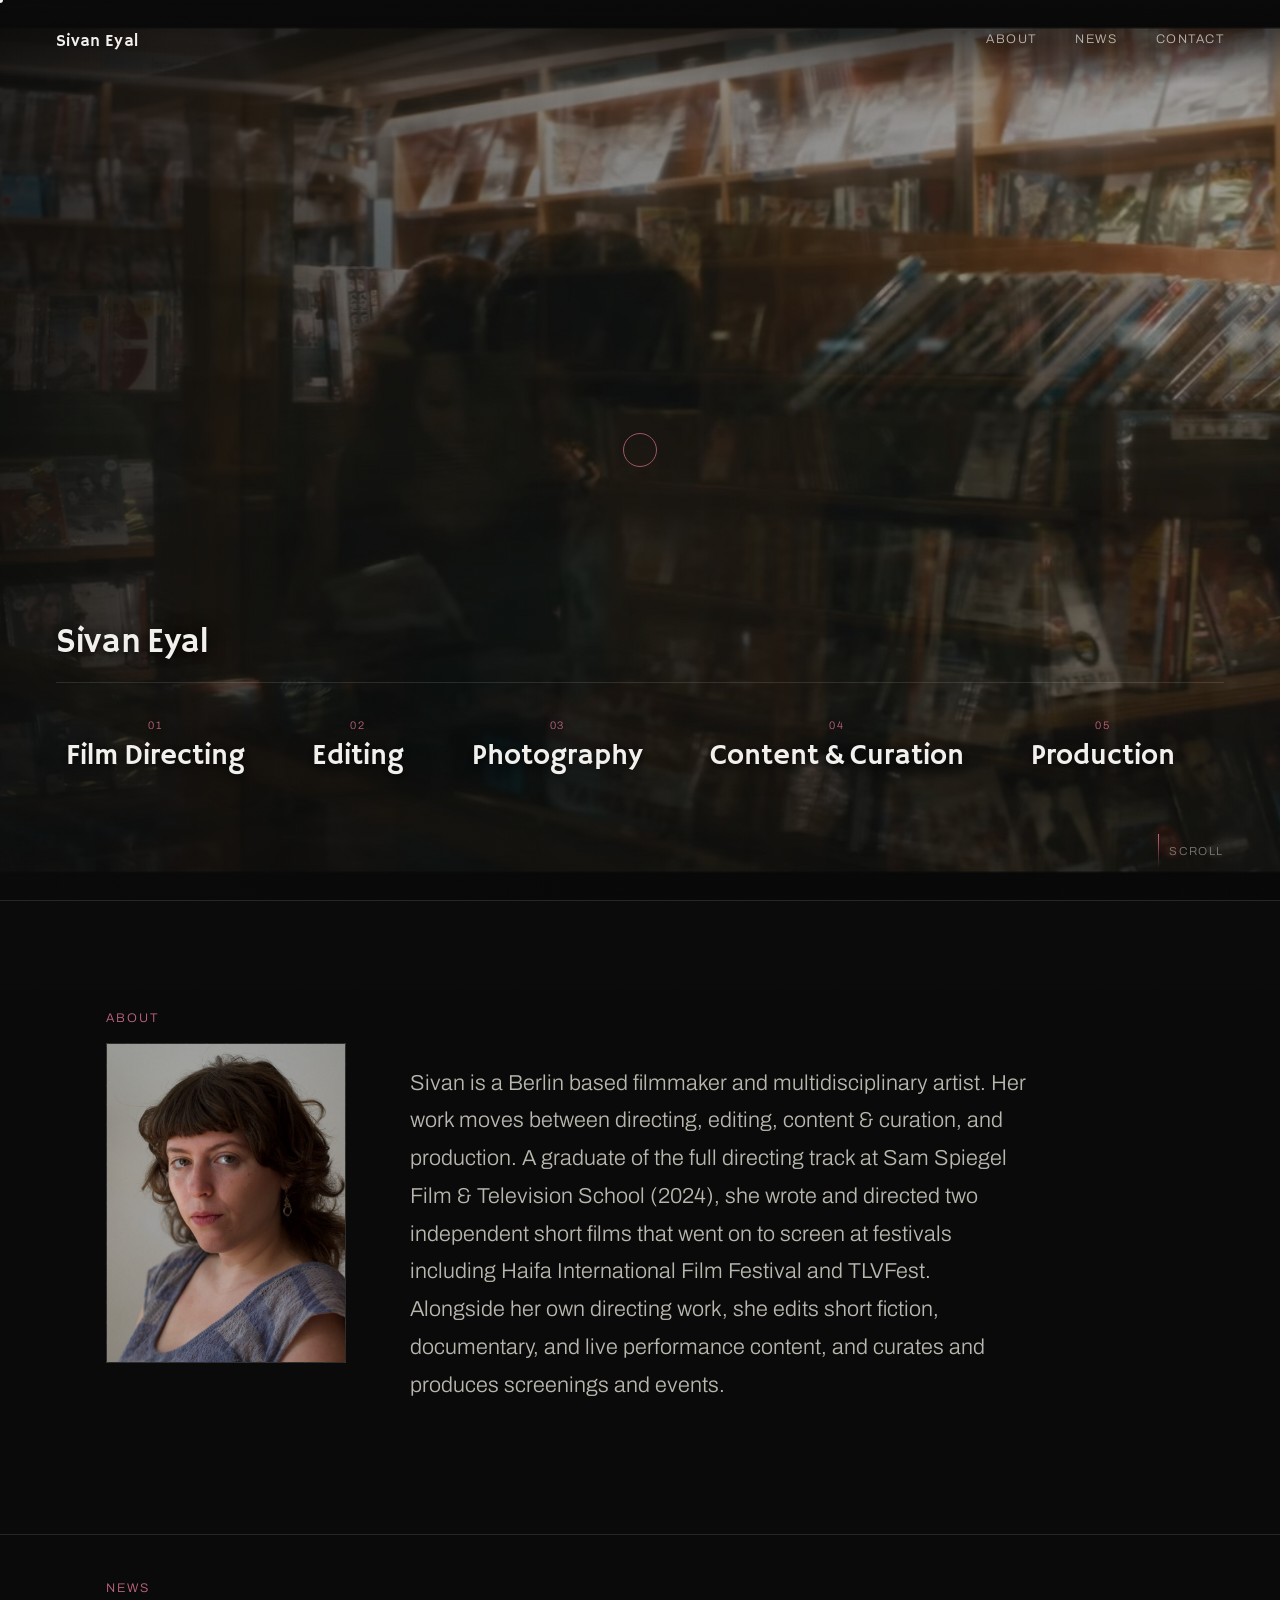
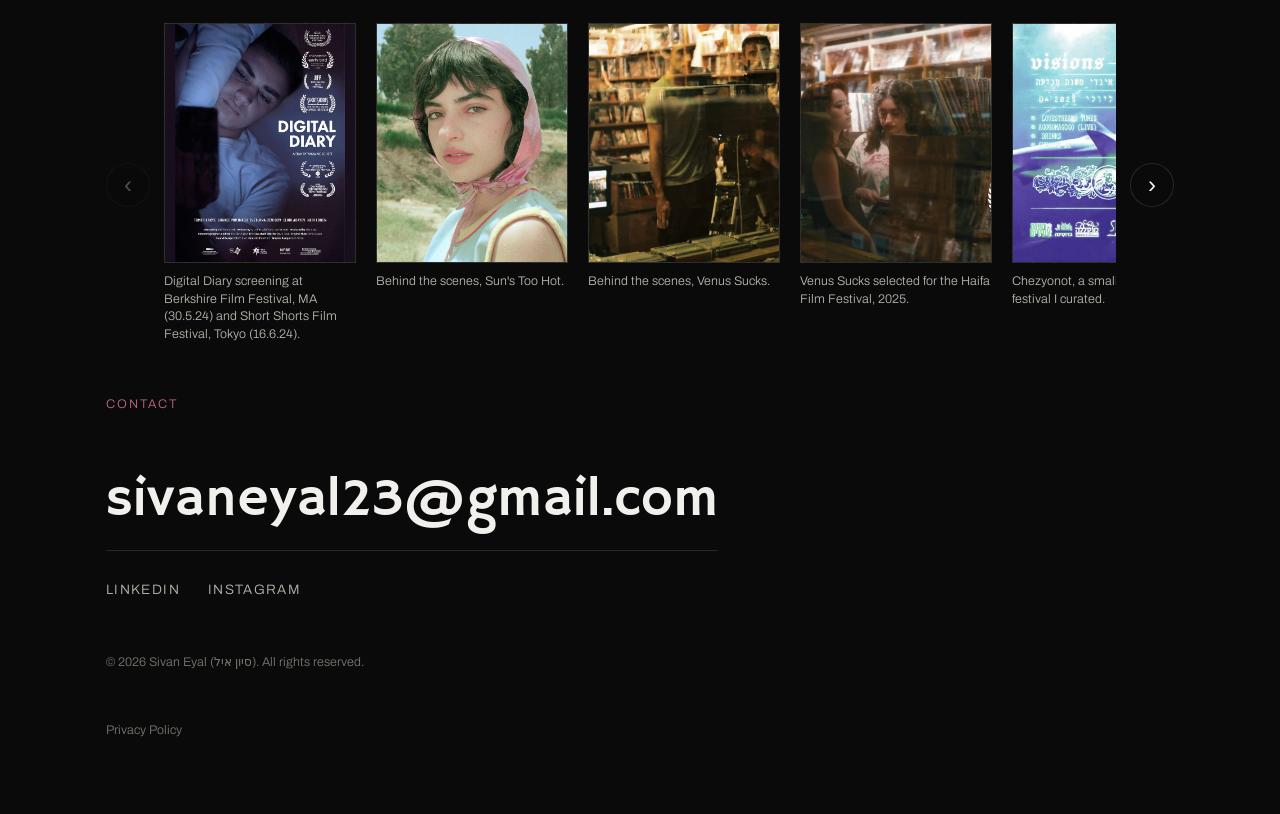
==== commit 5cdcdcbc: "Mobile audit fixes: touch targets, scrollable sub-tabs, real photo lightbox, lighter hero video on p" ====
--- a/index.html
+++ b/index.html
@@ -2,7 +2,7 @@
 <html lang="en">
 <head>
 <meta charset="UTF-8">
-<meta name="viewport" content="width=device-width, initial-scale=1.0">
+<meta name="viewport" content="width=device-width, initial-scale=1.0, viewport-fit=cover">
 <title>Sivan Eyal, Filmmaker &amp; Multidisciplinary Artist</title>
 <meta name="description" content="Sivan Eyal is a Berlin and Jerusalem based filmmaker, editor, photographer, and multidisciplinary artist. This portfolio showcases her work across directing, editing, photography, content &amp; curation, and performance.">
 
@@ -107,16 +107,24 @@
          since the video is always muted here anyway. silent-trailer.webm
          (VP9) is listed first so browsers that support it fetch the
          smaller file automatically; silent-trailer.mp4 (H.264) is the
-         universally-supported fallback. poster is a real still frame
-         extracted from this same re-encoded footage (see
-         assets/images/hero-poster.jpg) - shown until the video can
-         play, and as the fallback if it ever fails to load. autoplay +
-         muted + playsinline together are what iOS Safari requires for
-         inline (non-fullscreen) autoplay - all three are set below.
-         js/main.js also calls video.play() directly on load (see
-         initHeroVideoAutoplay), since a script-initiated play() after
-         load succeeds on some mobile browsers/OS versions where the
-         plain declarative attributes alone don't kick in. -->
+         universally-supported fallback. A 640x360 "-mobile" encode of
+         each (~750-860KB vs ~2.5-3MB for the full 720p files) is listed
+         ahead of its full-size counterpart with a max-width 760px media
+         query, so phones - most of this site's traffic - fetch the
+         much lighter pair instead; a source's `media` attribute is
+         honored before the browser ever requests that file, same as a
+         responsive <img srcset>. preload="metadata" (not "auto") so
+         nothing beyond the file's header downloads until playback
+         actually starts. poster is a real still frame extracted from
+         this same footage (see assets/images/hero-poster.jpg) - shown
+         until the video can play, and as the fallback if it ever fails
+         to load. autoplay + muted + playsinline together are what iOS
+         Safari requires for inline (non-fullscreen) autoplay - all
+         three are set below. js/main.js also calls video.play()
+         directly on load (see initHeroVideoAutoplay), since a
+         script-initiated play() after load succeeds on some mobile
+         browsers/OS versions where the plain declarative attributes
+         alone don't kick in. -->
     <video
       class="hero-video"
       autoplay
@@ -124,10 +132,12 @@
       loop
       playsinline
       webkit-playsinline
-      preload="auto"
+      preload="metadata"
       poster="assets/images/hero-poster.jpg"
       aria-hidden="true"
     >
+      <source src="videos/silent-trailer-mobile.webm" type="video/webm" media="(max-width: 760px)">
+      <source src="videos/silent-trailer-mobile.mp4" type="video/mp4" media="(max-width: 760px)">
       <source src="videos/silent-trailer.webm" type="video/webm">
       <source src="videos/silent-trailer.mp4" type="video/mp4">
     </video>
@@ -208,7 +218,7 @@
       <p class="section-kicker reveal">About</p>
       <div class="about-grid">
         <div class="about-photo reveal">
-          <img src="PHOTOS/BIO/BIO.jpeg" alt="Portrait of Sivan Eyal" loading="lazy">
+          <img src="PHOTOS/BIO/BIO.jpeg" alt="Portrait of Sivan Eyal" loading="lazy" decoding="async">
         </div>
         <p class="about-bio reveal">
           Sivan is a Berlin based filmmaker and multidisciplinary artist. Her work moves
--- a/css/style.css
+++ b/css/style.css
@@ -165,8 +165,8 @@
   display: flex;
   align-items: center;
   justify-content: space-between;
-  padding: 0 clamp(20px, 5vw, 56px);
-  height: var(--nav-h);
+  padding: env(safe-area-inset-top, 0px) max(clamp(20px, 5vw, 56px), env(safe-area-inset-right, 0px)) 0 max(clamp(20px, 5vw, 56px), env(safe-area-inset-left, 0px));
+  height: calc(var(--nav-h) + env(safe-area-inset-top, 0px));
   background: linear-gradient(to bottom, rgba(10, 10, 10, 0.92), rgba(10, 10, 10, 0));
   transition: background 0.3s var(--ease);
 }
@@ -227,9 +227,10 @@
   display: none;
   flex-direction: column;
   justify-content: center;
+  align-items: center;
   gap: 5px;
-  width: 32px;
-  height: 32px;
+  width: 44px;
+  height: 44px;
   background: none;
   border: none;
   padding: 0;
@@ -238,6 +239,7 @@
 
 .nav-toggle span {
   display: block;
+  width: 24px;
   height: 1px;
   background: var(--bone);
   transition: transform 0.3s var(--ease), opacity 0.3s var(--ease);
@@ -431,7 +433,8 @@
     position: absolute;
     left: 0;
     right: 0;
-    bottom: 5%;
+    top: 50%;
+    transform: translateY(-50%);
     padding: 0 clamp(20px, 6vw, 32px);
   }
 
@@ -723,8 +726,8 @@
 
 .news-nav {
   flex: 0 0 auto;
-  width: 36px;
-  height: 36px;
+  width: 44px;
+  height: 44px;
   border-radius: 50%;
   border: 1px solid var(--line);
   background: rgba(10, 10, 10, 0.6);
@@ -860,15 +863,18 @@
 
 .overlay-close {
   position: fixed;
-  top: clamp(20px, 4vw, 36px);
-  right: clamp(20px, 5vw, 56px);
+  top: calc(clamp(20px, 4vw, 36px) + env(safe-area-inset-top, 0px));
+  right: calc(clamp(20px, 5vw, 56px) + env(safe-area-inset-right, 0px));
   z-index: 910;
   display: flex;
   align-items: center;
+  justify-content: center;
   gap: 12px;
+  min-width: 44px;
+  min-height: 44px;
   background: none;
   border: none;
-  padding: 8px;
+  padding: 12px;
   color: var(--bone-dim);
   transition: color 0.3s var(--ease);
 }
@@ -909,6 +915,7 @@
   height: 100%;
   overflow-y: auto;
   -webkit-overflow-scrolling: touch;
+  overscroll-behavior-y: contain;
   padding: clamp(90px, 12vh, 140px) 0 100px;
 }
 
@@ -946,8 +953,13 @@
   margin: 40px auto 0;
   padding: 18px clamp(20px, 5vw, 56px);
   display: flex;
-  flex-wrap: wrap;
+  flex-wrap: nowrap;
   gap: 10px 12px;
+  overflow-x: auto;
+  overflow-y: hidden;
+  -webkit-overflow-scrolling: touch;
+  overscroll-behavior-x: contain;
+  scrollbar-width: none;
   border-top: 1px solid var(--line);
   border-bottom: 1px solid var(--line);
   position: sticky;
@@ -959,6 +971,31 @@
      whatever's scrolling underneath, so it reads as a deliberate
      fixed header bar rather than a disconnected panel. */
   box-shadow: 0 16px 24px -12px rgba(0, 0, 0, 0.65);
+  /* Fade the row's own edges in/out via a mask (not an extra overlay
+     element) - js/main.js toggles .can-scroll-start/.can-scroll-end to
+     only show whichever side still has more pills to reveal. Both
+     start off (full opacity, no mask) until JS measures the row. */
+  mask-image: none;
+  -webkit-mask-image: none;
+}
+
+.overlay-subnav.can-scroll-start {
+  mask-image: linear-gradient(to right, transparent, black 28px, black 100%);
+  -webkit-mask-image: linear-gradient(to right, transparent, black 28px, black 100%);
+}
+
+.overlay-subnav.can-scroll-end {
+  mask-image: linear-gradient(to left, transparent, black 28px, black 100%);
+  -webkit-mask-image: linear-gradient(to left, transparent, black 28px, black 100%);
+}
+
+.overlay-subnav.can-scroll-start.can-scroll-end {
+  mask-image: linear-gradient(to right, transparent, black 28px, black calc(100% - 28px), transparent);
+  -webkit-mask-image: linear-gradient(to right, transparent, black 28px, black calc(100% - 28px), transparent);
+}
+
+.overlay-subnav::-webkit-scrollbar {
+  display: none;
 }
 
 .overlay-subnav:empty {
@@ -966,6 +1003,7 @@
 }
 
 .overlay-subnav-pill {
+  flex: 0 0 auto;
   font-size: 0.76rem;
   text-transform: uppercase;
   letter-spacing: 0.05em;
@@ -973,7 +1011,8 @@
   background: none;
   border: 1px solid var(--line);
   border-radius: 999px;
-  padding: 8px 16px;
+  padding: 12px 16px;
+  min-height: 44px;
   transition: color 0.3s var(--ease), border-color 0.3s var(--ease), background 0.3s var(--ease);
 }
 
@@ -1662,10 +1701,6 @@
   width: 100%;
   height: 100%;
   cursor: zoom-in;
-}
-
-.gallery-photo.is-zoomed {
-  cursor: zoom-out;
 }
 
 /* Both the placeholder and the two crossfading photo layers below stack
@@ -1700,11 +1735,6 @@
   pointer-events: auto;
 }
 
-.gallery-photo.is-zoomed .gallery-photo-placeholder {
-  transform: scale(1.3);
-  border-color: var(--accent-soft);
-}
-
 .gallery-photo-img {
   position: absolute;
   inset: 0;
@@ -1725,16 +1755,92 @@
   opacity: 1;
 }
 
-.gallery-photo.is-zoomed .gallery-photo-img {
-  transform: scale(1.3);
-}
-
 .gallery-photo-placeholder span {
   font-size: 0.72rem;
   text-transform: uppercase;
   letter-spacing: 0.1em;
   color: var(--bone-faint);
 }
+
+/* ============================================================
+   Photo lightbox — full-screen viewer for the Photography gallery,
+   opened by tapping the stage photo (see openPhotoLightbox in
+   js/main.js). Real pinch-to-zoom and pan (JS-driven, via touch
+   events), not a fixed CSS scale - touch-action:none hands the whole
+   gesture to our own handlers instead of the browser's native
+   pinch-zoom/scroll. Sits above .category-overlay (z-index 900) and
+   its close button (910) since it's a layer on top of the overlay,
+   not part of it.
+   ============================================================ */
+.photo-lightbox {
+  position: fixed;
+  inset: 0;
+  z-index: 950;
+  overflow: hidden;
+  background: var(--bg);
+  display: flex;
+  align-items: center;
+  justify-content: center;
+  opacity: 0;
+  visibility: hidden;
+  pointer-events: none;
+  touch-action: none;
+  overscroll-behavior: contain;
+  transition: opacity 0.3s var(--ease), visibility 0s linear 0.3s;
+}
+
+.photo-lightbox.is-open {
+  opacity: 1;
+  visibility: visible;
+  pointer-events: auto;
+  transition: opacity 0.3s var(--ease);
+}
+
+.photo-lightbox-img {
+  max-width: 100%;
+  max-height: 100%;
+  object-fit: contain;
+  touch-action: none;
+  -webkit-user-drag: none;
+  user-select: none;
+  -webkit-touch-callout: none;
+  will-change: transform;
+}
+
+.photo-lightbox-close {
+  position: fixed;
+  top: calc(20px + env(safe-area-inset-top, 0px));
+  right: calc(20px + env(safe-area-inset-right, 0px));
+  z-index: 951;
+  width: 44px;
+  height: 44px;
+  display: flex;
+  align-items: center;
+  justify-content: center;
+  background: rgba(10, 10, 10, 0.55);
+  border: 1px solid rgba(242, 240, 236, 0.25);
+  border-radius: 50%;
+  color: var(--bone-dim);
+  transition: color 0.3s var(--ease), border-color 0.3s var(--ease);
+}
+
+.photo-lightbox-close:hover,
+.photo-lightbox-close:focus-visible {
+  color: var(--bone);
+  border-color: var(--accent);
+}
+
+.photo-lightbox-close::before,
+.photo-lightbox-close::after {
+  content: "";
+  position: absolute;
+  width: 18px;
+  height: 1px;
+  background: currentColor;
+}
+
+.photo-lightbox-close::before { transform: rotate(45deg); }
+.photo-lightbox-close::after { transform: rotate(-45deg); }
 
 .gallery-nav {
   position: absolute;
@@ -2183,7 +2289,7 @@
 }
 
 .reel-sq-tag {
-  font-size: 0.72rem;
+  font-size: 0.76rem;
   text-transform: uppercase;
   letter-spacing: 0.1em;
   color: var(--accent);
@@ -2444,7 +2550,7 @@
 
   .nav-links.is-open { transform: translateX(0); }
 
-  .nav-links .nav-link { font-size: 1.4rem; }
+  .nav-links .nav-link { font-size: 1.4rem; display: inline-flex; align-items: center; padding-block: 10px; }
 
   .site-nav.is-open .nav-toggle span:nth-child(1) { transform: translateY(6px) rotate(45deg); }
   .site-nav.is-open .nav-toggle span:nth-child(2) { opacity: 0; }
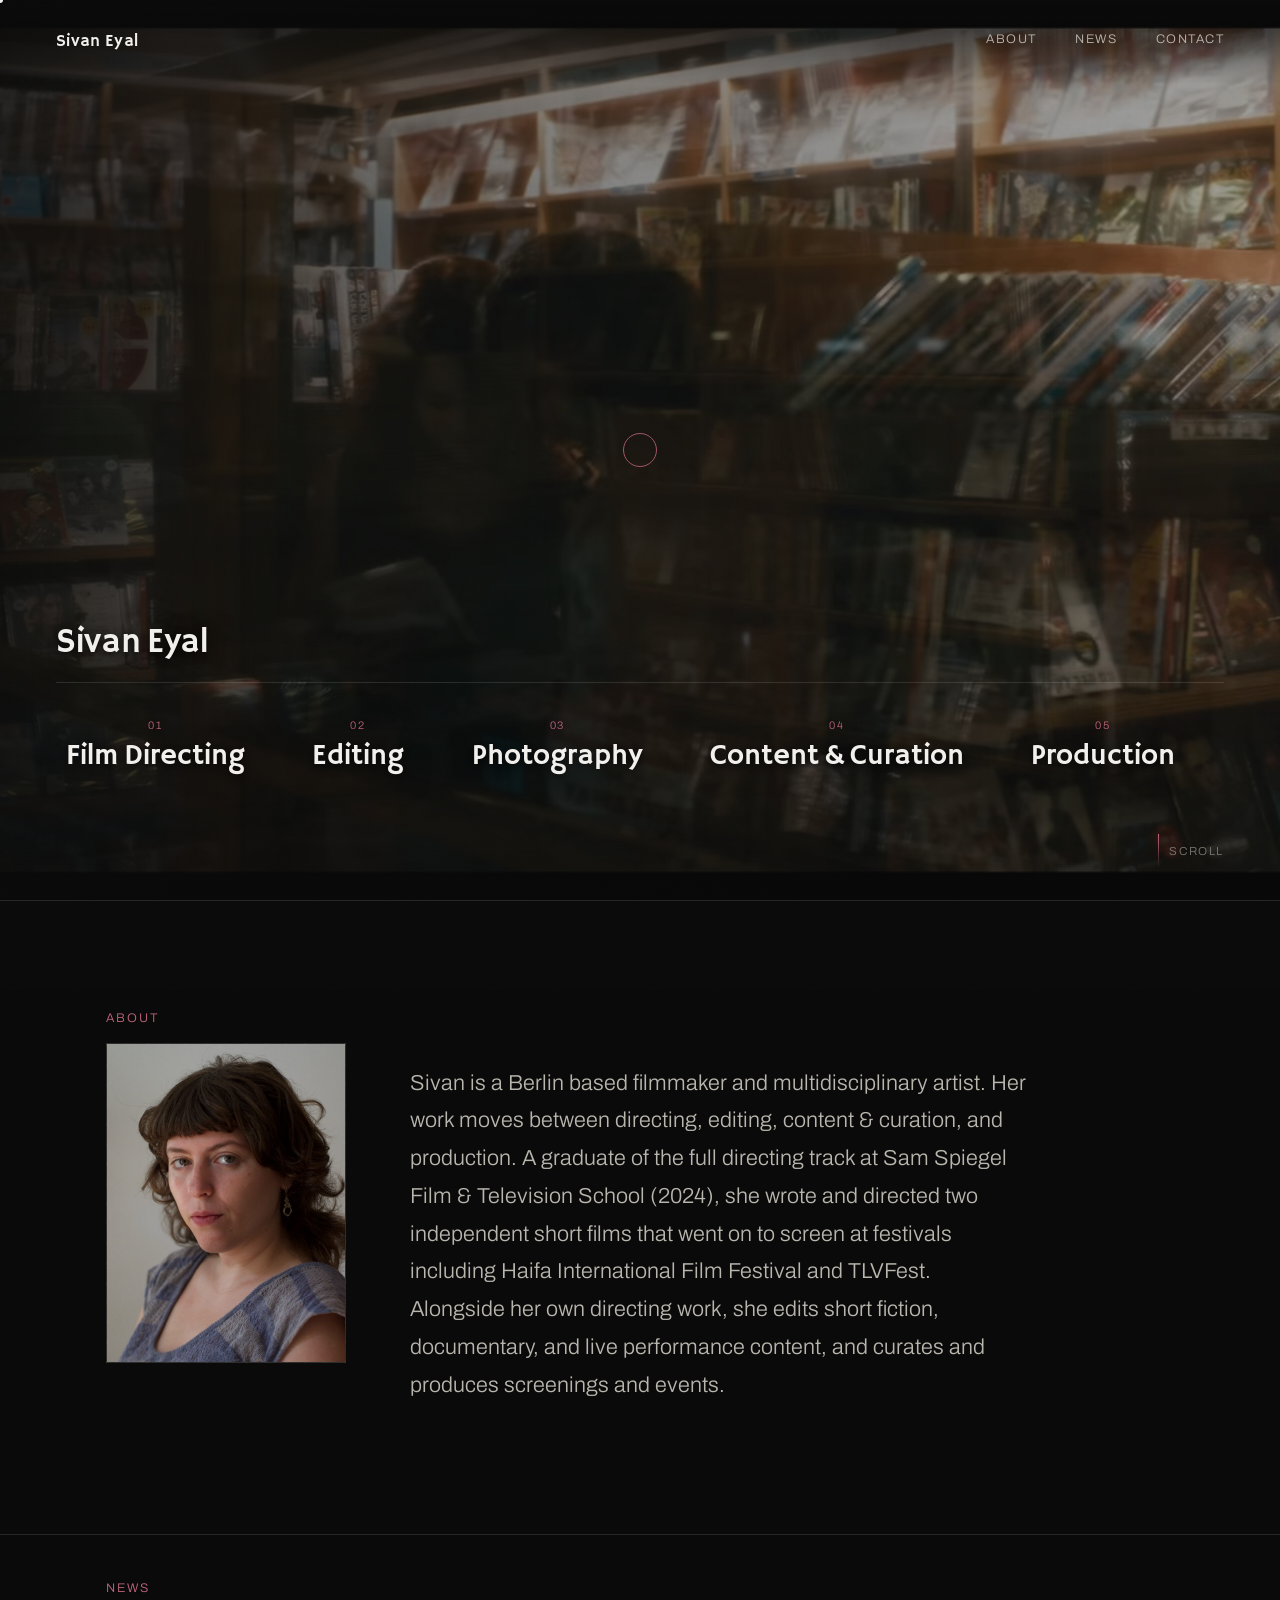
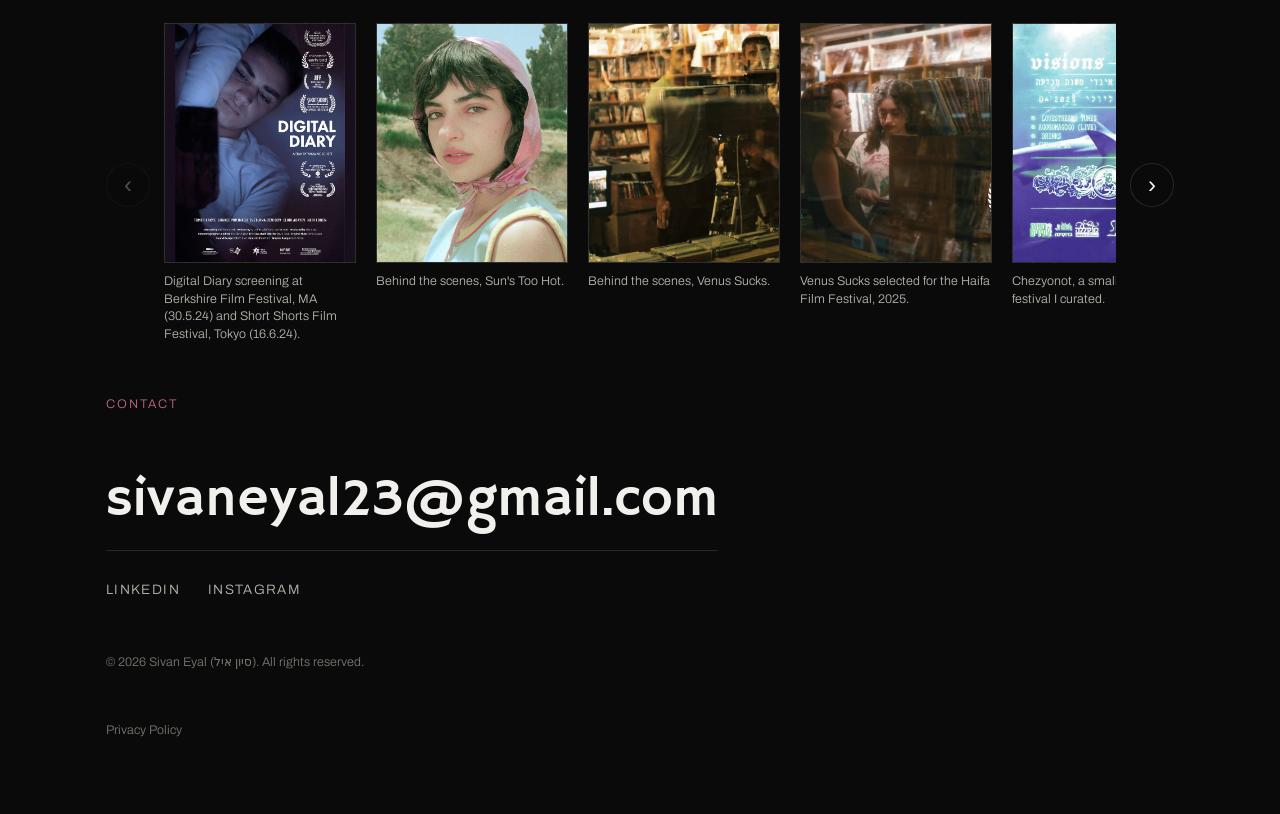
==== commit ea52965f: "Add a cache-busting version query to css/style.css and js/main.js Phones (and especially in-app brow" ====
--- a/index.html
+++ b/index.html
@@ -69,7 +69,7 @@
 <link rel="preconnect" href="https://fonts.googleapis.com">
 <link rel="preconnect" href="https://fonts.gstatic.com" crossorigin>
 <link href="https://fonts.googleapis.com/css2?family=Hammersmith+One&family=Archivo:ital,wght@0,300;0,400;0,500;0,600;1,400&display=swap" rel="stylesheet">
-<link rel="stylesheet" href="css/style.css">
+<link rel="stylesheet" href="css/style.css?v=3cc1147">
 <script defer src="https://cloud.umami.is/script.js" data-website-id="77ff389f-8006-4440-99b3-c2a5995c51c0"></script>
 </head>
 <body>
@@ -294,6 +294,6 @@
   </div>
 </div>
 
-<script src="js/main.js" defer></script>
+<script src="js/main.js?v=3cc1147" defer></script>
 </body>
 </html>
--- a/css/style.css
+++ b/css/style.css
@@ -461,6 +461,12 @@
 
   .orbit-text {
     gap: 4px;
+    /* The slow bob under .hero-name's static underline read as two
+       unrelated ideas fighting each other on a narrow screen (an
+       animated row directly under a plain rule) - this was always a
+       hover-adjacent flourish for a pointer anyway, not something a
+       touch visitor was triggering, so it's off below this width. */
+    animation: none;
   }
 }
 
@@ -536,6 +542,16 @@
 @media (max-width: 720px) {
   .about-grid {
     grid-template-columns: 1fr;
+  }
+
+  /* Stretched to the full column width (minus only the section's own
+     side padding), the photo was rendering taller than the whole bio
+     paragraph next to/under it - caps it back down to a portrait
+     snapshot size and centers it instead. */
+  .about-photo {
+    width: 180px;
+    max-width: 180px;
+    margin: 0 auto;
   }
 }
 
@@ -921,7 +937,7 @@
 
 .overlay-head {
   max-width: 1180px;
-  margin: 0 auto;
+  margin: 0 auto 40px;
   padding: 0 clamp(20px, 5vw, 56px);
 }
 
@@ -950,7 +966,7 @@
 
 .overlay-subnav {
   max-width: 1180px;
-  margin: 40px auto 0;
+  margin: 0 auto;
   padding: 18px clamp(20px, 5vw, 56px);
   display: flex;
   flex-wrap: nowrap;
@@ -960,6 +976,7 @@
   -webkit-overflow-scrolling: touch;
   overscroll-behavior-x: contain;
   scrollbar-width: none;
+  scroll-snap-type: x proximity;
   border-top: 1px solid var(--line);
   border-bottom: 1px solid var(--line);
   position: sticky;
@@ -1004,9 +1021,9 @@
 
 .overlay-subnav-pill {
   flex: 0 0 auto;
-  font-size: 0.76rem;
-  text-transform: uppercase;
-  letter-spacing: 0.05em;
+  scroll-snap-align: center;
+  font-size: 0.82rem;
+  letter-spacing: 0.01em;
   color: var(--bone-dim);
   background: none;
   border: 1px solid var(--line);
@@ -2534,6 +2551,11 @@
 @media (max-width: 720px) {
   .nav-toggle { display: flex; }
 
+  /* The hero already states the name prominently right below this bar -
+     repeating it here just reads as a duplicate on a narrow screen,
+     where the top bar has no room to make the two look intentional. */
+  .nav-mark { display: none; }
+
   .nav-links {
     position: fixed;
     inset: 0;
